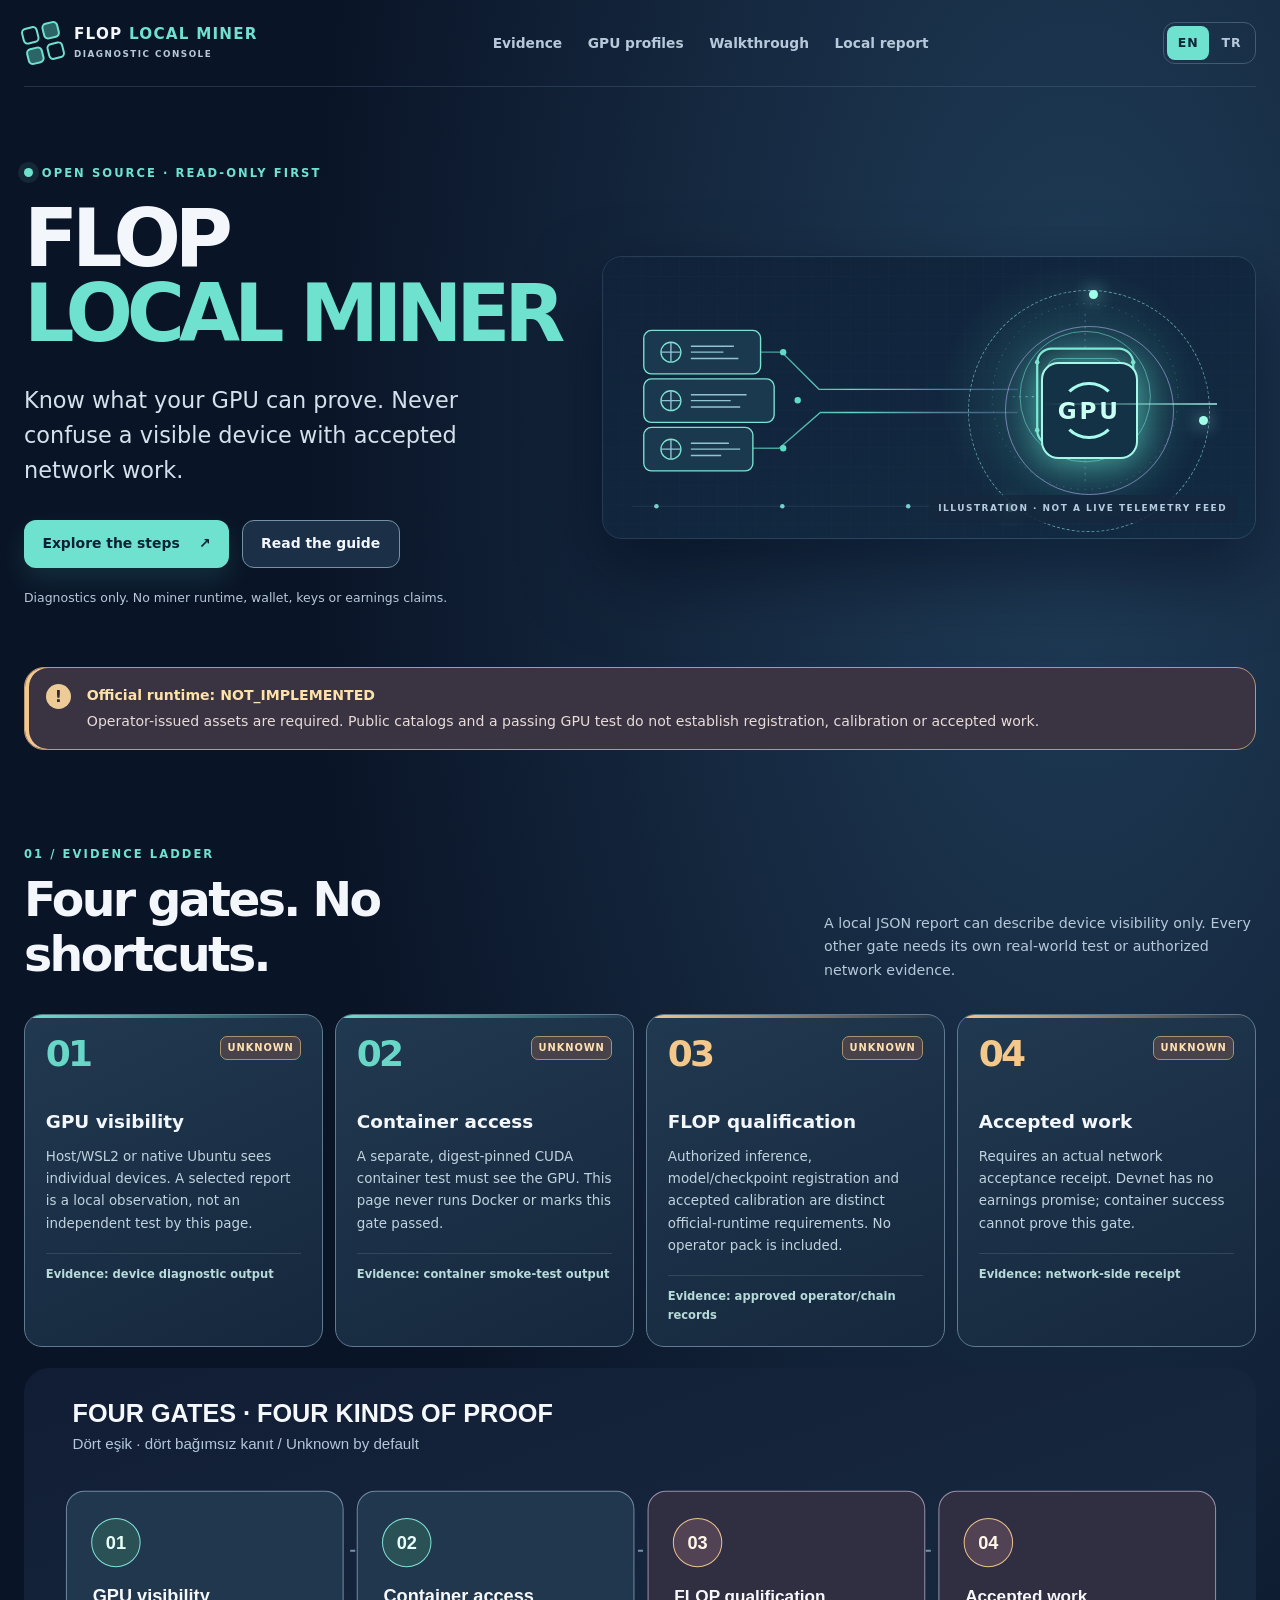
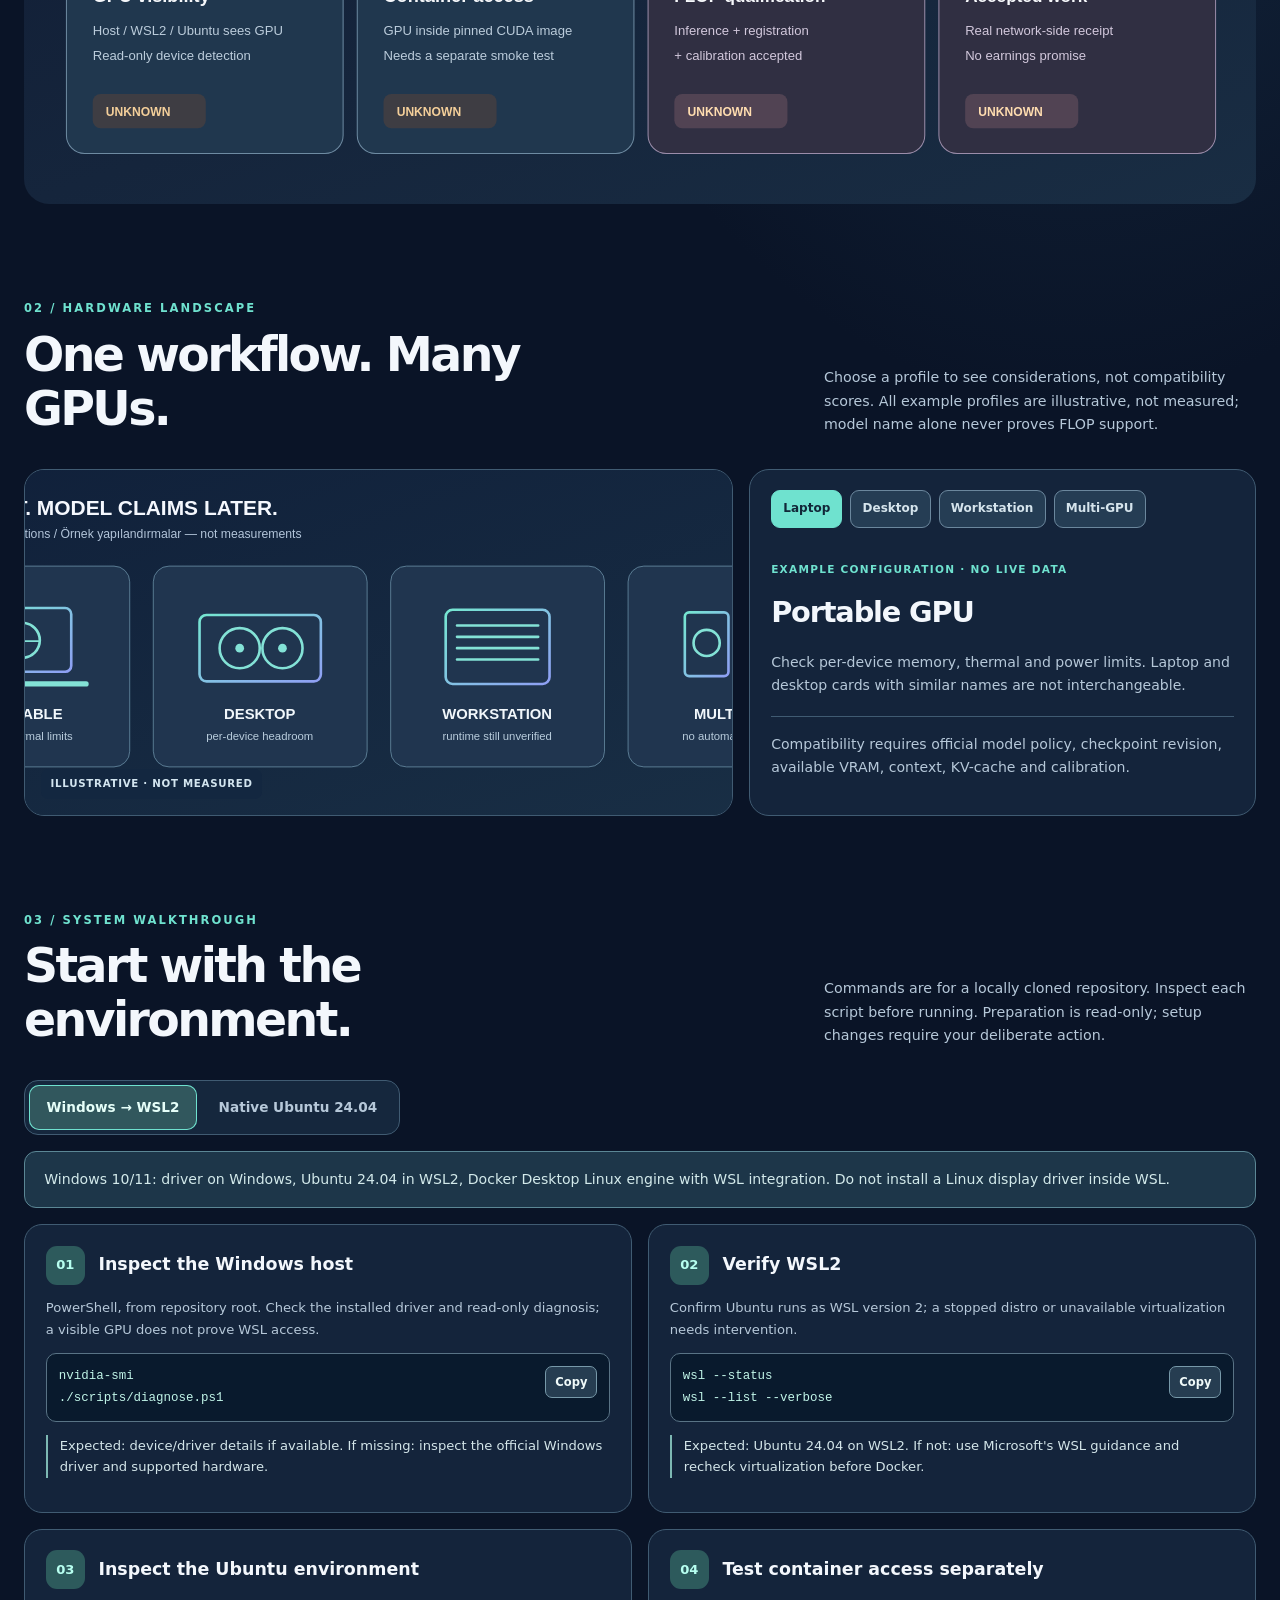
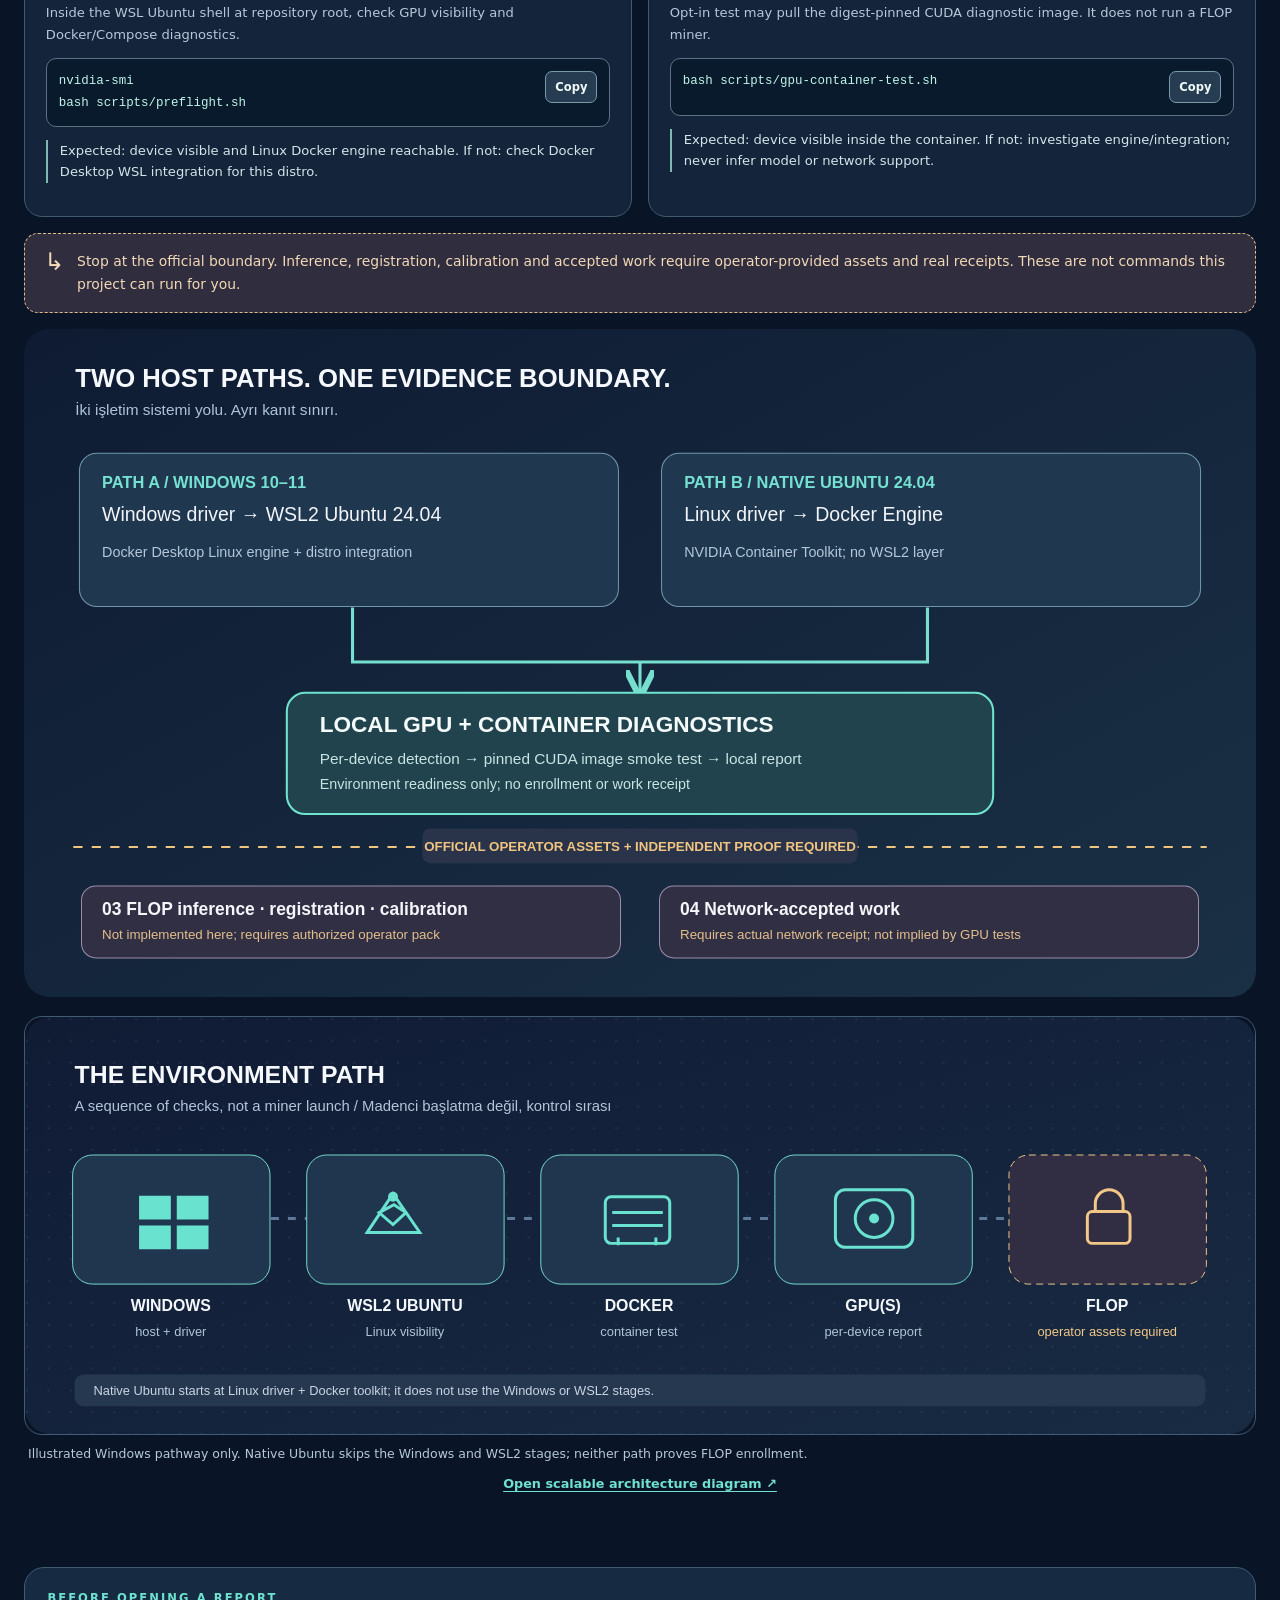
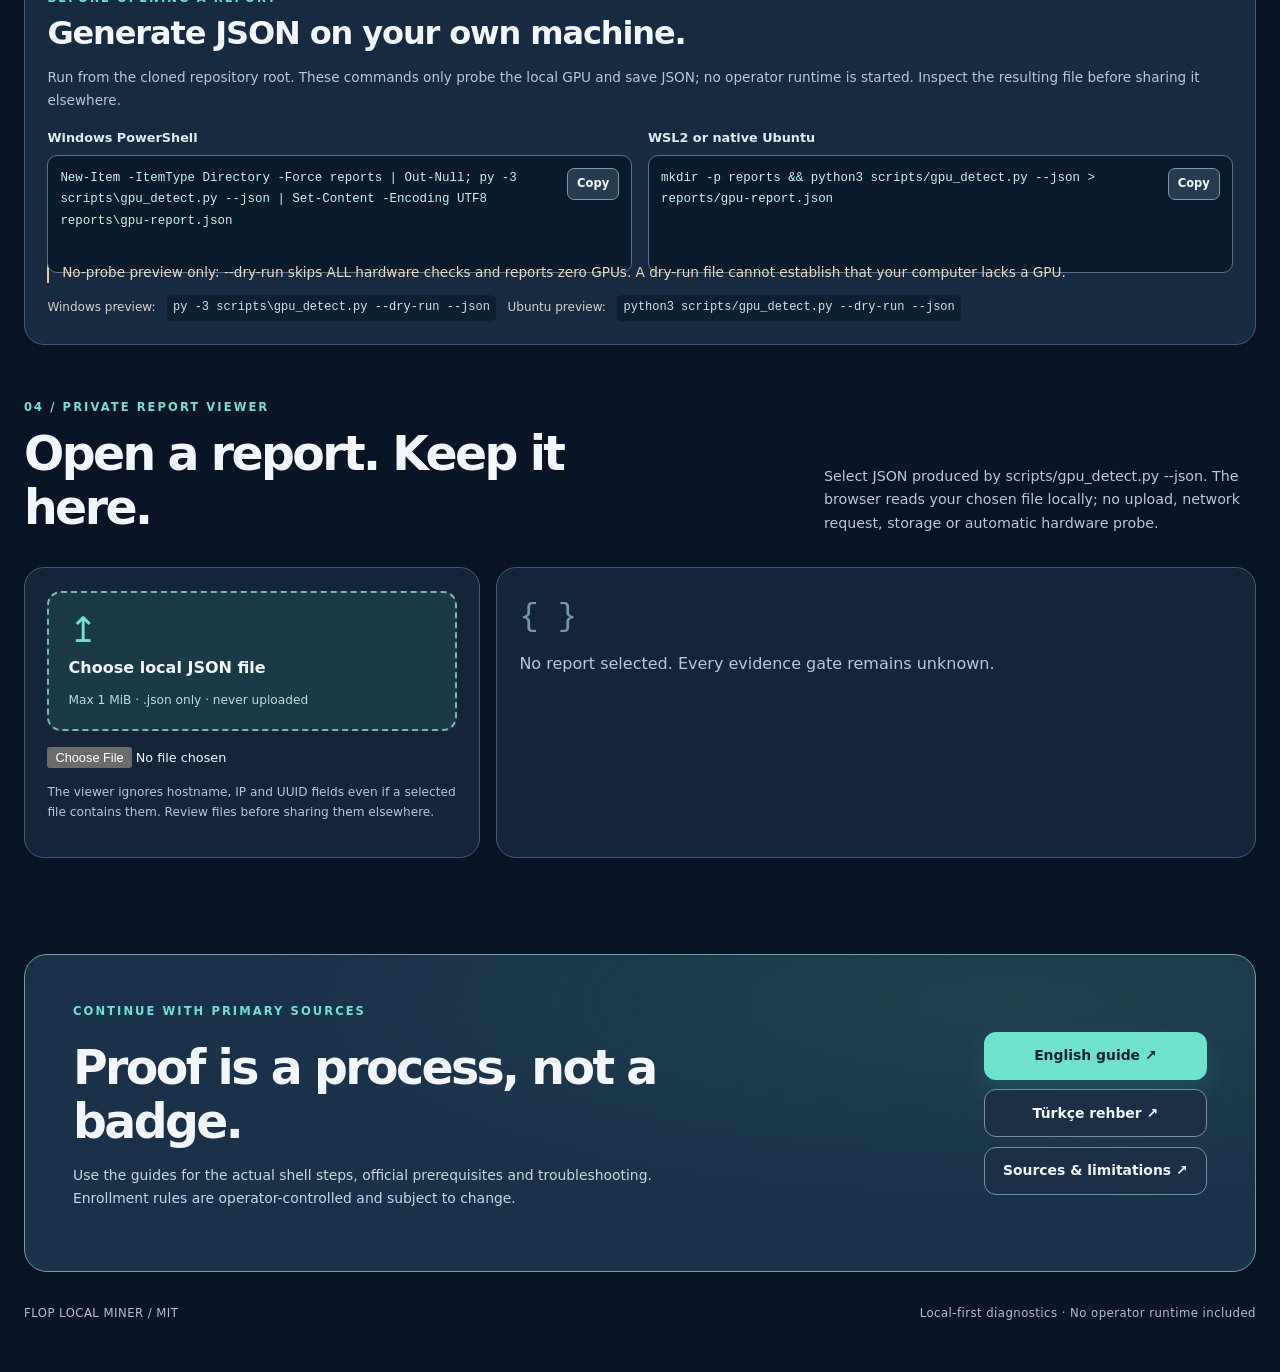
==== site/index.html @ 7c19f042 "Build bilingual GPU-first FLOP readiness toolkit" ====
<!doctype html>
<html lang="en">
<head>
  <meta charset="utf-8">
  <meta name="viewport" content="width=device-width, initial-scale=1">
  <meta name="color-scheme" content="dark">
  <meta name="description" content="A bilingual, local-first GPU readiness dashboard. Environment diagnostics are not FLOP miner verification.">
  <title>FLOP Local Miner · Diagnostic Mission Control</title>
  <link rel="stylesheet" href="styles.css">
  <script src="app.js" defer></script>
</head>
<body>
  <a class="skip-link" href="#main" data-en="Skip to content" data-tr="İçeriğe geç">Skip to content</a>
  <header class="topbar wrap">
    <a class="brand" href="#top" aria-label="FLOP Local Miner"><span class="brand-symbol" aria-hidden="true"><span></span><span></span><span></span><span></span></span><span>FLOP <strong>LOCAL MINER</strong><small data-en="DIAGNOSTIC CONSOLE" data-tr="TEŞHİS KONSOLU">DIAGNOSTIC CONSOLE</small></span></a>
    <nav aria-label="Primary" class="primary-nav"><a href="#evidence" data-en="Evidence" data-tr="Kanıt">Evidence</a><a href="#profiles" data-en="GPU profiles" data-tr="GPU profilleri">GPU profiles</a><a href="#setup" data-en="Walkthrough" data-tr="Adımlar">Walkthrough</a><a href="#local-report" data-en="Local report" data-tr="Yerel rapor">Local report</a></nav>
    <div class="lang-switch" role="group" aria-label="Language / Dil"><button type="button" id="lang-en" aria-pressed="true" lang="en">EN</button><button type="button" id="lang-tr" aria-pressed="false" lang="tr">TR</button></div>
  </header>
  <main id="main">
    <section class="hero wrap" id="top" aria-labelledby="hero-title">
      <div class="hero-copy"><p class="eyebrow"><span class="pulse-dot" aria-hidden="true"></span><span data-en="OPEN SOURCE · READ-ONLY FIRST" data-tr="AÇIK KAYNAK · ÖNCE SALT OKUNUR">OPEN SOURCE · READ-ONLY FIRST</span></p><h1 id="hero-title">FLOP<br><em>LOCAL MINER</em></h1><p class="hero-lede" data-en="Know what your GPU can prove. Never confuse a visible device with accepted network work." data-tr="GPU'nun neyi kanıtlayabildiğini bil. Görünen cihazı ağda kabul edilen işle karıştırma.">Know what your GPU can prove. Never confuse a visible device with accepted network work.</p><div class="hero-actions"><a class="button primary" href="#setup"><span data-en="Explore the steps" data-tr="Adımları incele">Explore the steps</span><span aria-hidden="true">↗</span></a><a class="button secondary" href="../docs/README.en.md" id="guide-link" data-en="Read the guide" data-tr="Rehberi oku">Read the guide</a></div><p class="hero-disclaimer" data-en="Diagnostics only. No miner runtime, wallet, keys or earnings claims." data-tr="Yalnızca teşhis. Madenci çalışma ortamı, cüzdan, anahtar veya gelir vaadi yok.">Diagnostics only. No miner runtime, wallet, keys or earnings claims.</p></div>
      <div class="hero-art"><img src="../assets/hero-circuit.svg" alt="" width="1440" height="620"><div class="orbital" aria-hidden="true"><div class="orbit orbit-one"></div><div class="orbit orbit-two"></div><div class="core"><span class="core-fan"></span><span class="core-label">GPU</span></div><span class="satellite satellite-one"></span><span class="satellite satellite-two"></span><span class="satellite satellite-three"></span></div><div class="hero-art-caption" data-en="ILLUSTRATION · NOT A LIVE TELEMETRY FEED" data-tr="GÖRSEL · CANLI TELEMETRİ DEĞİL">ILLUSTRATION · NOT A LIVE TELEMETRY FEED</div></div>
    </section>
    <section class="notice wrap" aria-label="Current project status"><span class="notice-icon" aria-hidden="true">!</span><p><strong data-en="Official runtime: NOT_IMPLEMENTED" data-tr="Resmî çalışma ortamı: NOT_IMPLEMENTED">Official runtime: NOT_IMPLEMENTED</strong><span data-en="Operator-issued assets are required. Public catalogs and a passing GPU test do not establish registration, calibration or accepted work." data-tr="Operatör tarafından sağlanan dosyalar gerekir. Herkese açık kataloglar veya başarılı GPU testi kayıt, kalibrasyon ya da kabul edilen işi kanıtlamaz.">Operator-issued assets are required. Public catalogs and a passing GPU test do not establish registration, calibration or accepted work.</span></p></section>
    <section class="section wrap" id="evidence" aria-labelledby="evidence-title"><div class="section-heading"><div><p class="eyebrow" data-en="01 / EVIDENCE LADDER" data-tr="01 / KANIT BASAMAKLARI">01 / EVIDENCE LADDER</p><h2 id="evidence-title" data-en="Four gates. No shortcuts." data-tr="Dört eşik. Kestirme yok.">Four gates. No shortcuts.</h2></div><p data-en="A local JSON report can describe device visibility only. Every other gate needs its own real-world test or authorized network evidence." data-tr="Yerel JSON raporu yalnızca cihaz görünürlüğünü tarif edebilir. Diğer her eşik kendi gerçek testini veya yetkili ağ kanıtını gerektirir.">A local JSON report can describe device visibility only. Every other gate needs its own real-world test or authorized network evidence.</p></div><div class="evidence-grid"><article class="evidence-card" id="gate-visibility"><span class="gate-number">01</span><span class="state-tag" id="visibility-state" data-en="UNKNOWN" data-tr="BİLİNMİYOR">UNKNOWN</span><h3 data-en="GPU visibility" data-tr="GPU görünürlüğü">GPU visibility</h3><p data-en="Host/WSL2 or native Ubuntu sees individual devices. A selected report is a local observation, not an independent test by this page." data-tr="Ana sistem/WSL2 veya yerel Ubuntu tekil cihazları görür. Seçilen rapor yerel bir gözlemdir; bu sayfanın bağımsız testi değildir.">Host/WSL2 or native Ubuntu sees individual devices. A selected report is a local observation, not an independent test by this page.</p><span class="gate-proof" data-en="Evidence: device diagnostic output" data-tr="Kanıt: cihaz teşhis çıktısı">Evidence: device diagnostic output</span></article><article class="evidence-card"><span class="gate-number">02</span><span class="state-tag" data-en="UNKNOWN" data-tr="BİLİNMİYOR">UNKNOWN</span><h3 data-en="Container access" data-tr="Konteyner erişimi">Container access</h3><p data-en="A separate, digest-pinned CUDA container test must see the GPU. This page never runs Docker or marks this gate passed." data-tr="Ayrı ve özete sabitlenmiş CUDA konteyner testi GPU'yu görmelidir. Bu sayfa Docker çalıştırmaz veya bu eşiği geçti saymaz.">A separate, digest-pinned CUDA container test must see the GPU. This page never runs Docker or marks this gate passed.</p><span class="gate-proof" data-en="Evidence: container smoke-test output" data-tr="Kanıt: konteyner deneme testi çıktısı">Evidence: container smoke-test output</span></article><article class="evidence-card restricted"><span class="gate-number">03</span><span class="state-tag" data-en="UNKNOWN" data-tr="BİLİNMİYOR">UNKNOWN</span><h3 data-en="FLOP qualification" data-tr="FLOP yeterliliği">FLOP qualification</h3><p data-en="Authorized inference, model/checkpoint registration and accepted calibration are distinct official-runtime requirements. No operator pack is included." data-tr="Yetkili çıkarım, model/checkpoint kaydı ve kabul edilmiş kalibrasyon resmî çalışma ortamının ayrı gereksinimleridir. Operatör paketi dahil değildir.">Authorized inference, model/checkpoint registration and accepted calibration are distinct official-runtime requirements. No operator pack is included.</p><span class="gate-proof" data-en="Evidence: approved operator/chain records" data-tr="Kanıt: onaylı operatör/zincir kayıtları">Evidence: approved operator/chain records</span></article><article class="evidence-card restricted"><span class="gate-number">04</span><span class="state-tag" data-en="UNKNOWN" data-tr="BİLİNMİYOR">UNKNOWN</span><h3 data-en="Accepted work" data-tr="Kabul edilen iş">Accepted work</h3><p data-en="Requires an actual network acceptance receipt. Devnet has no earnings promise; container success cannot prove this gate." data-tr="Gerçek bir ağ kabul makbuzu gerekir. Devnet gelir vaadi içermez; konteyner başarısı bu eşiği kanıtlamaz.">Requires an actual network acceptance receipt. Devnet has no earnings promise; container success cannot prove this gate.</p><span class="gate-proof" data-en="Evidence: network-side receipt" data-tr="Kanıt: ağ tarafı makbuz">Evidence: network-side receipt</span></article></div><div class="art-strip"><img loading="lazy" src="../assets/status-stages.svg" width="1220" height="432" alt="Four independent stages, all initially unknown"></div></section>
    <section class="section wrap" id="profiles" aria-labelledby="profile-title"><div class="section-heading"><div><p class="eyebrow" data-en="02 / HARDWARE LANDSCAPE" data-tr="02 / DONANIM GÖRÜNÜMÜ">02 / HARDWARE LANDSCAPE</p><h2 id="profile-title" data-en="One workflow. Many GPUs." data-tr="Tek akış. Çok GPU.">One workflow. Many GPUs.</h2></div><p data-en="Choose a profile to see considerations, not compatibility scores. All example profiles are illustrative, not measured; model name alone never proves FLOP support." data-tr="Uyumluluk puanı değil, dikkat edilmesi gerekenleri görmek için profil seç. Tüm örnek profiller temsili, ölçülmüş değil; model adı tek başına FLOP desteğini kanıtlamaz.">Choose a profile to see considerations, not compatibility scores. All example profiles are illustrative, not measured; model name alone never proves FLOP support.</p></div><div class="profile-layout"><div class="profile-visual"><img src="../assets/gpu-family.svg" width="1140" height="395" alt="" loading="lazy"><span class="illustrative-tag" data-en="ILLUSTRATIVE · NOT MEASURED" data-tr="TEMSİLİ · ÖLÇÜLMEDİ">ILLUSTRATIVE · NOT MEASURED</span></div><div class="profile-console"><div class="profile-tabs" role="group" aria-label="Illustrative GPU profiles"><button type="button" class="profile-choice is-selected" data-profile="portable" aria-pressed="true" data-en="Laptop" data-tr="Dizüstü">Laptop</button><button type="button" class="profile-choice" data-profile="desktop" aria-pressed="false" data-en="Desktop" data-tr="Masaüstü">Desktop</button><button type="button" class="profile-choice" data-profile="workstation" aria-pressed="false" data-en="Workstation" data-tr="İş istasyonu">Workstation</button><button type="button" class="profile-choice" data-profile="multi" aria-pressed="false" data-en="Multi-GPU" data-tr="Çoklu GPU">Multi-GPU</button></div><div class="profile-details" aria-live="polite" aria-atomic="true"><p class="detail-kicker" data-en="EXAMPLE CONFIGURATION · NO LIVE DATA" data-tr="ÖRNEK YAPILANDIRMA · CANLI VERİ YOK">EXAMPLE CONFIGURATION · NO LIVE DATA</p><h3 id="profile-heading">Portable GPU</h3><p id="profile-description">Check per-device memory, thermal and power limits. Laptop and desktop cards with similar names are not interchangeable.</p><p class="detail-reminder" data-en="Compatibility requires official model policy, checkpoint revision, available VRAM, context, KV-cache and calibration." data-tr="Uyumluluk için resmî model politikası, checkpoint sürümü, kullanılabilir VRAM, bağlam, KV-cache ve kalibrasyon gerekir.">Compatibility requires official model policy, checkpoint revision, available VRAM, context, KV-cache and calibration.</p></div></div></div></section>
    <section class="section wrap" id="setup" aria-labelledby="setup-title"><div class="section-heading"><div><p class="eyebrow" data-en="03 / SYSTEM WALKTHROUGH" data-tr="03 / SİSTEM ADIMLARI">03 / SYSTEM WALKTHROUGH</p><h2 id="setup-title" data-en="Start with the environment." data-tr="Önce ortamı hazırla.">Start with the environment.</h2></div><p data-en="Commands are for a locally cloned repository. Inspect each script before running. Preparation is read-only; setup changes require your deliberate action." data-tr="Komutlar yerelde klonlanmış depo içindir. Çalıştırmadan önce her betiği incele. Hazırlık salt okunurdur; kurulum değişiklikleri bilinçli onayını gerektirir.">Commands are for a locally cloned repository. Inspect each script before running. Preparation is read-only; setup changes require your deliberate action.</p></div><div class="path-switch" role="tablist" aria-label="Operating system path"><button type="button" id="tab-windows" role="tab" aria-selected="true" aria-controls="path-windows" tabindex="0" data-en="Windows → WSL2" data-tr="Windows → WSL2">Windows → WSL2</button><button type="button" id="tab-ubuntu" role="tab" aria-selected="false" aria-controls="path-ubuntu" tabindex="-1" data-en="Native Ubuntu 24.04" data-tr="Yerel Ubuntu 24.04">Native Ubuntu 24.04</button></div><div class="path-panel" id="path-windows" role="tabpanel" aria-labelledby="tab-windows" tabindex="0"><div class="path-note" data-en="Windows 10/11: driver on Windows, Ubuntu 24.04 in WSL2, Docker Desktop Linux engine with WSL integration. Do not install a Linux display driver inside WSL." data-tr="Windows 10/11: sürücü Windows'ta, Ubuntu 24.04 WSL2 içinde, Docker Desktop Linux engine ve WSL entegrasyonu. WSL içine Linux ekran sürücüsü kurma.">Windows 10/11: driver on Windows, Ubuntu 24.04 in WSL2, Docker Desktop Linux engine with WSL integration. Do not install a Linux display driver inside WSL.</div><ol class="steps"><li><div class="step-top"><span class="step-index">01</span><h3 data-en="Inspect the Windows host" data-tr="Windows ana sistemini incele">Inspect the Windows host</h3></div><p data-en="PowerShell, from repository root. Check the installed driver and read-only diagnosis; a visible GPU does not prove WSL access." data-tr="Depo kökünden PowerShell. Kurulu sürücüyü ve salt okunur teşhisi kontrol et; görünen GPU WSL erişimini kanıtlamaz.">PowerShell, from repository root. Check the installed driver and read-only diagnosis; a visible GPU does not prove WSL access.</p><div class="command"><code>nvidia-smi<br>./scripts/diagnose.ps1</code><button type="button" class="copy" aria-label="Copy Windows host commands" data-en="Copy" data-tr="Kopyala">Copy</button></div><p class="step-hint" data-en="Expected: device/driver details if available. If missing: inspect the official Windows driver and supported hardware." data-tr="Beklenen: varsa cihaz/sürücü ayrıntıları. Eksikse: resmî Windows sürücüsünü ve desteklenen donanımı incele.">Expected: device/driver details if available. If missing: inspect the official Windows driver and supported hardware.</p></li><li><div class="step-top"><span class="step-index">02</span><h3 data-en="Verify WSL2" data-tr="WSL2'yi doğrula">Verify WSL2</h3></div><p data-en="Confirm Ubuntu runs as WSL version 2; a stopped distro or unavailable virtualization needs intervention." data-tr="Ubuntu'nun WSL sürüm 2 ile çalıştığını doğrula; durmuş dağıtım veya kullanılamayan sanallaştırma müdahale gerektirir.">Confirm Ubuntu runs as WSL version 2; a stopped distro or unavailable virtualization needs intervention.</p><div class="command"><code>wsl --status<br>wsl --list --verbose</code><button type="button" class="copy" aria-label="Copy WSL commands" data-en="Copy" data-tr="Kopyala">Copy</button></div><p class="step-hint" data-en="Expected: Ubuntu 24.04 on WSL2. If not: use Microsoft's WSL guidance and recheck virtualization before Docker." data-tr="Beklenen: WSL2 üzerinde Ubuntu 24.04. Değilse: Docker'dan önce Microsoft WSL rehberini izle ve sanallaştırmayı yeniden kontrol et.">Expected: Ubuntu 24.04 on WSL2. If not: use Microsoft's WSL guidance and recheck virtualization before Docker.</p></li><li><div class="step-top"><span class="step-index">03</span><h3 data-en="Inspect the Ubuntu environment" data-tr="Ubuntu ortamını incele">Inspect the Ubuntu environment</h3></div><p data-en="Inside the WSL Ubuntu shell at repository root, check GPU visibility and Docker/Compose diagnostics." data-tr="Depo kökünde WSL Ubuntu kabuğunda GPU görünürlüğünü ve Docker/Compose teşhisini kontrol et.">Inside the WSL Ubuntu shell at repository root, check GPU visibility and Docker/Compose diagnostics.</p><div class="command"><code>nvidia-smi<br>bash scripts/preflight.sh</code><button type="button" class="copy" aria-label="Copy WSL preflight commands" data-en="Copy" data-tr="Kopyala">Copy</button></div><p class="step-hint" data-en="Expected: device visible and Linux Docker engine reachable. If not: check Docker Desktop WSL integration for this distro." data-tr="Beklenen: cihaz görünür ve Linux Docker engine erişilebilir. Değilse: bu dağıtım için Docker Desktop WSL entegrasyonunu kontrol et.">Expected: device visible and Linux Docker engine reachable. If not: check Docker Desktop WSL integration for this distro.</p></li><li><div class="step-top"><span class="step-index">04</span><h3 data-en="Test container access separately" data-tr="Konteyner erişimini ayrıca test et">Test container access separately</h3></div><p data-en="Opt-in test may pull the digest-pinned CUDA diagnostic image. It does not run a FLOP miner." data-tr="İsteğe bağlı test özete sabitlenmiş CUDA teşhis imajını indirebilir. FLOP madencisini çalıştırmaz.">Opt-in test may pull the digest-pinned CUDA diagnostic image. It does not run a FLOP miner.</p><div class="command"><code>bash scripts/gpu-container-test.sh</code><button type="button" class="copy" aria-label="Copy GPU container test command" data-en="Copy" data-tr="Kopyala">Copy</button></div><p class="step-hint" data-en="Expected: device visible inside the container. If not: investigate engine/integration; never infer model or network support." data-tr="Beklenen: cihaz konteyner içinde görünür. Değilse: engine/entegrasyonu araştır; model veya ağ desteği çıkarımı yapma.">Expected: device visible inside the container. If not: investigate engine/integration; never infer model or network support.</p></li></ol></div><div class="path-panel" id="path-ubuntu" role="tabpanel" aria-labelledby="tab-ubuntu" tabindex="0" hidden><div class="path-note" data-en="Native Ubuntu 24.04 uses a Linux driver, Docker Engine and NVIDIA Container Toolkit. It does not require Windows, WSL2 or Docker Desktop." data-tr="Yerel Ubuntu 24.04 Linux sürücüsü, Docker Engine ve NVIDIA Container Toolkit kullanır. Windows, WSL2 veya Docker Desktop gerektirmez.">Native Ubuntu 24.04 uses a Linux driver, Docker Engine and NVIDIA Container Toolkit. It does not require Windows, WSL2 or Docker Desktop.</div><ol class="steps"><li><div class="step-top"><span class="step-index">01</span><h3 data-en="Inspect the native GPU" data-tr="Yerel GPU'yu incele">Inspect the native GPU</h3></div><p data-en="At repository root, see whether the host has a working Linux GPU driver." data-tr="Depo kökünde ana sistemin çalışan Linux GPU sürücüsü olup olmadığını kontrol et.">At repository root, see whether the host has a working Linux GPU driver.</p><div class="command"><code>nvidia-smi<br>bash scripts/preflight.sh</code><button type="button" class="copy" aria-label="Copy Ubuntu preflight commands" data-en="Copy" data-tr="Kopyala">Copy</button></div><p class="step-hint" data-en="Expected: device and driver details. If not: consult Ubuntu and vendor installation instructions before container checks." data-tr="Beklenen: cihaz ve sürücü ayrıntıları. Yoksa: konteyner kontrolünden önce Ubuntu ve üretici kurulum yönergelerini incele.">Expected: device and driver details. If not: consult Ubuntu and vendor installation instructions before container checks.</p></li><li><div class="step-top"><span class="step-index">02</span><h3 data-en="Check Docker Engine" data-tr="Docker Engine'i kontrol et">Check Docker Engine</h3></div><p data-en="Native Ubuntu needs a running Linux Docker daemon, Compose and the NVIDIA Container Toolkit." data-tr="Yerel Ubuntu çalışan Linux Docker daemon'u, Compose ve NVIDIA Container Toolkit gerektirir.">Native Ubuntu needs a running Linux Docker daemon, Compose and the NVIDIA Container Toolkit.</p><div class="command"><code>docker info<br>docker compose version</code><button type="button" class="copy" aria-label="Copy Docker diagnostic commands" data-en="Copy" data-tr="Kopyala">Copy</button></div><p class="step-hint" data-en="Expected: engine reachable. If not: use official Docker and NVIDIA Container Toolkit setup guides; do not paste unaudited installers." data-tr="Beklenen: engine erişilebilir. Değilse: resmî Docker ve NVIDIA Container Toolkit kurulum rehberlerini kullan; incelenmemiş kurulum betiklerini yapıştırma.">Expected: engine reachable. If not: use official Docker and NVIDIA Container Toolkit setup guides; do not paste unaudited installers.</p></li><li><div class="step-top"><span class="step-index">03</span><h3 data-en="Check the container boundary" data-tr="Konteyner sınırını kontrol et">Check the container boundary</h3></div><p data-en="Opt-in digest-pinned image test may download an image; a success applies to this container check only." data-tr="İsteğe bağlı özete sabitlenmiş imaj testi bir imaj indirebilir; başarı yalnızca bu konteyner kontrolü içindir.">Opt-in digest-pinned image test may download an image; a success applies to this container check only.</p><div class="command"><code>bash scripts/gpu-container-test.sh</code><button type="button" class="copy" aria-label="Copy Ubuntu container test command" data-en="Copy" data-tr="Kopyala">Copy</button></div><p class="step-hint" data-en="Expected: GPU visible in the diagnostic container. If not: check the container toolkit configuration." data-tr="Beklenen: teşhis konteynerinde GPU görünür. Değilse: container toolkit yapılandırmasını kontrol et.">Expected: GPU visible in the diagnostic container. If not: check the container toolkit configuration.</p></li></ol></div><div class="boundary-note"><span aria-hidden="true">↳</span><p data-en="Stop at the official boundary. Inference, registration, calibration and accepted work require operator-provided assets and real receipts. These are not commands this project can run for you." data-tr="Resmî sınırda dur. Çıkarım, kayıt, kalibrasyon ve kabul edilen iş, operatör dosyaları ve gerçek makbuzlar gerektirir. Bu proje bu işlemleri sizin adınıza çalıştıramaz.">Stop at the official boundary. Inference, registration, calibration and accepted work require operator-provided assets and real receipts. These are not commands this project can run for you.</p></div><img class="wide-art" loading="lazy" src="../assets/architecture.svg" width="1200" height="650" alt="Two host paths converge on local diagnostics; an official operator boundary separates them from FLOP and accepted work"></section>
    <figure class="wrap flow-figure"><img src="../assets/setup-flow.svg" width="1240" height="420" loading="lazy" alt="Illustrative path: Windows host, WSL2 Ubuntu, Docker, detected GPUs, then a locked FLOP operator boundary"><figcaption data-en="Illustrated Windows pathway only. Native Ubuntu skips the Windows and WSL2 stages; neither path proves FLOP enrollment." data-tr="Yalnızca Windows yolunun görseli. Yerel Ubuntu Windows ve WSL2 aşamalarını atlar; hiçbir yol FLOP kaydını kanıtlamaz.">Illustrated Windows pathway only. Native Ubuntu skips the Windows and WSL2 stages; neither path proves FLOP enrollment.</figcaption></figure>
    <a class="diagram-link wrap" href="../assets/architecture.svg" data-en="Open scalable architecture diagram ↗" data-tr="Ölçeklenebilir mimari diyagramını aç ↗">Open scalable architecture diagram ↗</a>
    <section class="generate-report wrap" aria-labelledby="generate-title">
      <p class="eyebrow" data-en="BEFORE OPENING A REPORT" data-tr="RAPOR AÇMADAN ÖNCE">BEFORE OPENING A REPORT</p>
      <h2 id="generate-title" data-en="Generate JSON on your own machine." data-tr="JSON'u kendi bilgisayarında üret.">Generate JSON on your own machine.</h2>
      <p data-en="Run from the cloned repository root. These commands only probe the local GPU and save JSON; no operator runtime is started. Inspect the resulting file before sharing it elsewhere." data-tr="Klonlanan deponun kökünde çalıştır. Bu komutlar yalnızca yerel GPU'yu sorgulayıp JSON kaydeder; operatör çalışma ortamı başlatılmaz. Dosyayı başka yerde paylaşmadan önce incele.">Run from the cloned repository root. These commands only probe the local GPU and save JSON; no operator runtime is started. Inspect the resulting file before sharing it elsewhere.</p>
      <div class="generate-grid">
        <div><strong data-en="Windows PowerShell" data-tr="Windows PowerShell">Windows PowerShell</strong><div class="command"><code>New-Item -ItemType Directory -Force reports | Out-Null; py -3 scripts\gpu_detect.py --json | Set-Content -Encoding UTF8 reports\gpu-report.json</code><button type="button" class="copy" aria-label="Copy Windows JSON report command" data-en="Copy" data-tr="Kopyala">Copy</button></div></div>
        <div><strong data-en="WSL2 or native Ubuntu" data-tr="WSL2 veya yerel Ubuntu">WSL2 or native Ubuntu</strong><div class="command"><code>mkdir -p reports &amp;&amp; python3 scripts/gpu_detect.py --json &gt; reports/gpu-report.json</code><button type="button" class="copy" aria-label="Copy Ubuntu JSON report command" data-en="Copy" data-tr="Kopyala">Copy</button></div></div>
      </div>
      <p class="dry-run-note" data-en="No-probe preview only: --dry-run skips ALL hardware checks and reports zero GPUs. A dry-run file cannot establish that your computer lacks a GPU." data-tr="Yalnızca sorgusuz önizleme: --dry-run TÜM donanım kontrollerini atlar ve sıfır GPU bildirir. Deneme modu dosyası bilgisayarında GPU olmadığını kanıtlamaz.">No-probe preview only: --dry-run skips ALL hardware checks and reports zero GPUs. A dry-run file cannot establish that your computer lacks a GPU.</p>
      <div class="dry-preview"><span data-en="Windows preview:" data-tr="Windows önizlemesi:">Windows preview:</span> <code>py -3 scripts\gpu_detect.py --dry-run --json</code><span data-en="Ubuntu preview:" data-tr="Ubuntu önizlemesi:">Ubuntu preview:</span> <code>python3 scripts/gpu_detect.py --dry-run --json</code></div>
    </section>
    <section class="section wrap" id="local-report" aria-labelledby="report-title"><div class="section-heading"><div><p class="eyebrow" data-en="04 / PRIVATE REPORT VIEWER" data-tr="04 / GİZLİ RAPOR GÖRÜNTÜLEYİCİ">04 / PRIVATE REPORT VIEWER</p><h2 id="report-title" data-en="Open a report. Keep it here." data-tr="Raporu aç. Burada kalsın.">Open a report. Keep it here.</h2></div><p data-en="Select JSON produced by scripts/gpu_detect.py --json. The browser reads your chosen file locally; no upload, network request, storage or automatic hardware probe." data-tr="scripts/gpu_detect.py --json ile üretilen JSON'u seç. Tarayıcı seçtiğin dosyayı yerelde okur; yükleme, ağ isteği, depolama veya otomatik donanım taraması yapmaz.">Select JSON produced by scripts/gpu_detect.py --json. The browser reads your chosen file locally; no upload, network request, storage or automatic hardware probe.</p></div><div class="report-layout"><div class="report-input"><label for="report-file" class="file-label"><span aria-hidden="true">↥</span><strong data-en="Choose local JSON file" data-tr="Yerel JSON dosyası seç">Choose local JSON file</strong><small data-en="Max 1 MiB · .json only · never uploaded" data-tr="En çok 1 MiB · yalnızca .json · asla yüklenmez">Max 1 MiB · .json only · never uploaded</small></label><input id="report-file" type="file" accept=".json,application/json" aria-describedby="report-safety"><p id="report-safety" data-en="The viewer ignores hostname, IP and UUID fields even if a selected file contains them. Review files before sharing them elsewhere." data-tr="Görüntüleyici, seçilen dosyada bulunsalar bile ana makine adı, IP ve UUID alanlarını yok sayar. Dosyaları başka yerde paylaşmadan önce incele.">The viewer ignores hostname, IP and UUID fields even if a selected file contains them. Review files before sharing them elsewhere.</p><button type="button" class="text-button" id="clear-report" hidden data-en="Clear displayed report" data-tr="Görüntülenen raporu temizle">Clear displayed report</button></div><div class="report-output" id="report-output" aria-live="polite" aria-atomic="false"><span class="report-placeholder" aria-hidden="true">{ }</span><p id="report-message" role="status" data-en="No report selected. Every evidence gate remains unknown." data-tr="Rapor seçilmedi. Tüm kanıt eşikleri bilinmiyor.">No report selected. Every evidence gate remains unknown.</p><div id="report-details" hidden><div class="report-summary"><span id="report-gpu-count"></span><span id="report-status"></span></div><div id="report-gpus" class="report-gpus"></div><div id="report-models" class="report-models"></div></div></div></div></section>
    <section class="closing wrap"><div><p class="eyebrow" data-en="CONTINUE WITH PRIMARY SOURCES" data-tr="BİRİNCİL KAYNAKLARLA DEVAM ET">CONTINUE WITH PRIMARY SOURCES</p><h2 data-en="Proof is a process, not a badge." data-tr="Kanıt rozet değil, süreçtir.">Proof is a process, not a badge.</h2><p data-en="Use the guides for the actual shell steps, official prerequisites and troubleshooting. Enrollment rules are operator-controlled and subject to change." data-tr="Gerçek terminal adımları, resmî önkoşullar ve sorun giderme için rehberleri kullan. Kayıt kuralları operatör kontrolündedir ve değişebilir.">Use the guides for the actual shell steps, official prerequisites and troubleshooting. Enrollment rules are operator-controlled and subject to change.</p></div><div class="closing-links"><a class="button primary" href="../docs/README.en.md" data-en="English guide ↗" data-tr="English guide ↗">English guide ↗</a><a class="button secondary" href="../docs/README.tr.md" data-en="Türkçe rehber ↗" data-tr="Türkçe rehber ↗">Türkçe rehber ↗</a><a class="button secondary" href="../docs/RESEARCH.md" data-en="Sources &amp; limitations ↗" data-tr="Kaynaklar ve sınırlar ↗">Sources &amp; limitations ↗</a></div></section>
  </main>
  <footer class="wrap footer"><span>FLOP LOCAL MINER / MIT</span><span data-en="Local-first diagnostics · No operator runtime included" data-tr="Yerel öncelikli teşhis · Operatör çalışma ortamı dahil değil">Local-first diagnostics · No operator runtime included</span></footer>
</body>
</html>
---- site/styles.css ----
:root{color-scheme:dark;--bg:#0a1427;--surface:#14243b;--surface2:#1b3048;--ink:#f3f7fc;--muted:#b6c8d9;--accent:#6fe2cf;--amber:#f4c88b;--border:#405b72;--radius:20px;font-family:Inter,"Segoe UI",system-ui,-apple-system,sans-serif;font-synthesis:none}*{box-sizing:border-box}html{scroll-behavior:smooth;scroll-padding-top:1.5rem}body{margin:0;background:radial-gradient(ellipse 68% 29% at 84% 7%,#203d58 0,transparent 88%),var(--bg);color:var(--ink);line-height:1.65}button,input{font:inherit}button{cursor:pointer}a{color:inherit}img{max-width:100%;height:auto;display:block}button:focus-visible,a:focus-visible,input:focus-visible,[tabindex="0"]:focus-visible{outline:3px solid #ffe3ac;outline-offset:4px}.wrap{width:min(1240px,calc(100% - 3rem));margin-inline:auto}.skip-link{position:absolute;top:-10rem;left:1rem;padding:.7rem 1rem;background:var(--accent);color:#0b2236;z-index:30}.skip-link:focus{top:1rem}.topbar{display:flex;align-items:center;justify-content:space-between;gap:1.3rem;padding-block:1.4rem;border-bottom:1px solid #57708955}.brand{display:flex;gap:.75rem;align-items:center;text-decoration:none;font-size:.95rem;font-weight:550;letter-spacing:.08em;line-height:1.05;white-space:nowrap}.brand strong{color:var(--accent)}.brand small{display:block;color:var(--muted);letter-spacing:.17em;font-size:.55rem;margin-top:.45rem}.brand-symbol{width:38px;height:38px;display:grid;grid-template-columns:repeat(2,1fr);gap:4px;transform:rotate(-14deg)}.brand-symbol span{display:block;border:2px solid var(--accent);border-radius:5px}.brand-symbol span:nth-child(2),.brand-symbol span:nth-child(3){background:#60dfc866}.primary-nav{display:flex;gap:clamp(.75rem,2vw,2rem);align-items:center;flex-wrap:wrap}.primary-nav a{text-decoration:none;font-size:.86rem;font-weight:600;color:var(--muted);transition:color .2s,transform .2s}.primary-nav a:hover{color:var(--accent);transform:translateY(-2px)}.lang-switch{display:flex;align-items:center;gap:2px;border:1px solid var(--border);padding:3px;border-radius:12px;flex-shrink:0}.lang-switch button{border:0;background:transparent;color:var(--muted);font-size:.78rem;font-weight:800;letter-spacing:.08em;padding:.4rem .65rem;border-radius:8px;transition:background .2s,color .2s,transform .2s}.lang-switch button:hover{transform:translateY(-2px)}.lang-switch button[aria-pressed="true"]{background:var(--accent);color:#082435}.hero{min-height:580px;display:grid;grid-template-columns:minmax(0,.92fr) minmax(0,1.08fr);align-items:center;gap:1.3rem;padding-block:4.5rem 2rem}.hero-copy{position:relative;z-index:2}.eyebrow{margin:0 0 1.35rem;color:var(--accent);letter-spacing:.18em;font-size:.72rem;font-weight:800;line-height:1.4}.pulse-dot{display:inline-block;width:9px;height:9px;margin-right:.55rem;border-radius:50%;background:var(--accent);box-shadow:0 0 0 6px #6fe2cf19;animation:beacon 3s ease-out infinite}.hero h1{margin:0;font-size:clamp(3.8rem,7vw,6.9rem);line-height:.94;letter-spacing:-.078em;font-weight:850}.hero h1 em{font-style:normal;color:var(--accent);white-space:nowrap}.hero-lede{color:#d4e0eb;font-size:clamp(1.12rem,1.75vw,1.4rem);max-width:33rem;line-height:1.55;margin:2rem 0}.hero-actions{display:flex;flex-wrap:wrap;gap:.8rem}.button{min-height:48px;display:inline-flex;gap:1.2rem;align-items:center;justify-content:center;padding:.68rem 1.15rem;text-decoration:none;border-radius:12px;font-size:.87rem;font-weight:800;transition:transform .2s,box-shadow .2s,background .2s,border-color .2s}.button:hover{transform:translateY(-3px)}.button:active{transform:translateY(1px) scale(.98)}.button.primary{background:var(--accent);color:#0a2235;box-shadow:0 12px 27px #48d8c524}.button.primary:hover{box-shadow:0 16px 32px #48d8c54d;background:#94f7e5}.button.secondary{border:1px solid #7492a5;background:#1b2f47;color:var(--ink)}.button.secondary:hover{border-color:var(--accent);background:#294c5a}.hero-disclaimer{font-size:.78rem;color:var(--muted);max-width:34rem;margin:1.3rem 0}.hero-art{position:relative;min-width:0;isolation:isolate}.hero-art img{border-radius:20px;box-shadow:0 34px 74px #02081988;border:1px solid #56758b52;opacity:.95}.hero-art-caption{position:absolute;bottom:1rem;right:1.2rem;font-size:.56rem;letter-spacing:.17em;font-weight:800;color:#b7cce0;background:#15273ed9;padding:.4rem .6rem;border-radius:6px}.orbital{position:absolute;width:37%;aspect-ratio:1;top:12%;right:7%;pointer-events:none}.orbit{position:absolute;border:1px solid #93f5e5;border-radius:50%;inset:0;opacity:.55}.orbit-one{border-style:dashed;animation:spin 22s linear infinite}.orbit-two{inset:15%;border-color:#c4bbff;animation:spin 17s linear infinite reverse}.core{position:absolute;inset:30%;border-radius:18%;background:#143245;border:2px solid #a7f7e9;display:grid;place-items:center;box-shadow:0 0 35px #63e8ce99,0 0 60px #63e8ce44;animation:core-breathe 4s ease-in-out infinite}.core-fan{position:absolute;width:62%;aspect-ratio:1;border:3px solid #a6fbec;border-radius:50%;border-left-color:transparent;border-right-color:transparent;animation:spin 9s linear infinite}.core-label{font-size:clamp(.7rem,1.8vw,1.5rem);letter-spacing:.12em;font-weight:850;color:#cafff3}.satellite{position:absolute;width:9px;height:9px;background:#a0ffe9;border-radius:50%;box-shadow:0 0 17px #9bffeb}.satellite-one{top:0;left:50%;animation:beacon 3s ease-out infinite}.satellite-two{right:1%;top:52%;animation:beacon 3s ease-out infinite .8s}.satellite-three{bottom:8%;left:15%;animation:beacon 3s ease-out infinite 1.6s}.notice{display:flex;gap:1rem;align-items:flex-start;background:#3a3442;border:1px solid #b99777;border-radius:var(--radius);padding:1rem 1.3rem;box-shadow:inset 4px 0 0 var(--amber)}.notice-icon{display:grid;place-items:center;width:25px;height:25px;flex:none;border-radius:50%;background:#eccb97;color:#332739;font-weight:900}.notice p{display:grid;gap:.15rem;margin:0;color:#e8dcd8;font-size:.88rem}.notice strong{color:#ffe2a7}.section{padding-block:6rem 0}.section-heading{display:flex;justify-content:space-between;align-items:end;gap:2rem;margin-bottom:2rem}.section-heading>div{max-width:38rem}.section-heading .eyebrow{margin-bottom:.7rem}.section h2,.closing h2{font-size:clamp(2rem,3.7vw,3.5rem);line-height:1.15;letter-spacing:-.055em;margin:0}.section-heading>p{color:var(--muted);font-size:.89rem;max-width:27rem;margin:0}.evidence-grid{display:grid;grid-template-columns:repeat(4,minmax(0,1fr));gap:.75rem}.evidence-card{min-height:329px;position:relative;overflow:hidden;background:linear-gradient(155deg,#213950,#15273d);border:1px solid #607b8f;border-radius:18px;padding:1.3rem;transition:transform .25s,border-color .25s,box-shadow .25s}.evidence-card:before{content:"";position:absolute;inset:0 auto auto 0;width:100%;height:3px;background:linear-gradient(90deg,var(--accent),transparent)}.evidence-card.restricted:before{background:linear-gradient(90deg,var(--amber),transparent)}.evidence-card:hover{transform:translateY(-5px);border-color:#8cddca;box-shadow:0 18px 34px #050b1a88}.gate-number{font-size:2.25rem;line-height:1;font-weight:800;letter-spacing:-.08em;color:#69d7c7}.restricted .gate-number{color:var(--amber)}.state-tag{display:inline-block;float:right;background:#48434a;color:#ffe1b1;border:1px solid #aa9271;border-radius:7px;padding:.17rem .4rem;font-size:.62rem;font-weight:850;letter-spacing:.09em}.state-tag.reported{background:#264457;color:#b8e5ee;border-color:#7299aa}.state-tag.absent{background:#533c45;color:#ffcfcd;border-color:#a47985}.evidence-card h3{font-size:1.15rem;line-height:1.2;margin:2.3rem 0 .8rem}.evidence-card p{font-size:.84rem;color:#c1d3df;margin:0}.gate-proof{display:block;border-top:1px solid #6b819050;padding-top:.7rem;margin-top:1.15rem;color:#b7dbd9;font-size:.72rem;font-weight:700}.art-strip{margin-top:1.3rem;overflow:hidden;border-radius:18px}.art-strip img{width:100%}.profile-layout{display:grid;grid-template-columns:1.4fr 1fr;gap:1rem}.profile-visual,.profile-console{background:var(--surface);border:1px solid var(--border);border-radius:20px;min-width:0}.profile-visual{position:relative;overflow:hidden;display:grid;place-items:center}.profile-visual img{width:100%;height:100%;object-fit:cover}.illustrative-tag{position:absolute;bottom:1rem;left:1rem;padding:.4rem .6rem;border-radius:7px;background:#132740e8;color:#d3e5ef;font-size:.64rem;font-weight:800;letter-spacing:.07em}.profile-console{padding:1.3rem;display:flex;flex-direction:column;gap:1.4rem}.profile-tabs{display:flex;flex-wrap:wrap;gap:.5rem}.profile-choice{background:#253d54;border:1px solid #6b879d;color:#d5e4ec;border-radius:9px;padding:.5rem .7rem;font-size:.75rem;font-weight:750;transition:transform .2s,background .2s,border-color .2s}.profile-choice:hover{transform:translateY(-2px);border-color:#9ee9dc}.profile-choice.is-selected{background:var(--accent);border-color:var(--accent);color:#112738}.detail-kicker{color:var(--accent);font-size:.66rem;font-weight:800;letter-spacing:.12em}.profile-details h3{font-size:1.8rem;letter-spacing:-.04em;margin:.4rem 0}.profile-details>p:not(.detail-kicker){color:var(--muted);font-size:.88rem}.profile-details .detail-reminder{border-top:1px solid var(--border);padding-top:1rem;margin-top:1.2rem}.path-switch{display:inline-flex;max-width:100%;gap:4px;border:1px solid var(--border);border-radius:14px;padding:4px;background:#15273d;margin-bottom:1rem}.path-switch button{background:transparent;color:var(--muted);border:0;border-radius:10px;padding:.7rem 1.1rem;font-weight:750;font-size:.85rem;transition:background .2s,transform .2s}.path-switch button:hover{transform:translateY(-2px)}.path-switch button[aria-selected="true"]{background:#31575d;color:#e6fff9;box-shadow:inset 0 0 0 1px var(--accent)}.path-panel[hidden]{display:none}.path-note{border:1px solid #5b8795;border-radius:12px;background:#1d3649;padding:1rem 1.2rem;color:#d3eaeb;font-size:.88rem}.steps{display:grid;grid-template-columns:repeat(2,minmax(0,1fr));gap:1rem;list-style:none;padding:0;margin:1rem 0}.steps li{background:var(--surface);border:1px solid var(--border);border-radius:18px;padding:1.3rem;min-width:0;transition:border-color .2s,box-shadow .2s}.steps li:hover{border-color:#85ccbd;box-shadow:0 8px 24px #020a1952}.step-top{display:flex;align-items:center;gap:.85rem}.step-index{display:grid;place-items:center;width:39px;height:39px;flex:none;background:#2d5a5c;border-radius:11px;color:#b7fff0;font-size:.82rem;font-weight:850;animation:step-glow 5s ease-in-out infinite}.steps li:nth-child(2) .step-index{animation-delay:.8s}.steps li:nth-child(3) .step-index{animation-delay:1.6s}.steps li:nth-child(4) .step-index{animation-delay:2.4s}.steps h3{font-size:1.09rem;line-height:1.25;margin:0}.steps p{color:var(--muted);font-size:.82rem;margin:.8rem 0}.command{display:flex;align-items:start;justify-content:space-between;gap:.5rem;border:1px solid #597385;background:#091a2d;border-radius:10px;padding:.75rem}.command code{font-family:"Cascadia Code",Consolas,monospace;color:#c1f5e8;font-size:.78rem;line-height:1.7;overflow-wrap:anywhere}.copy{flex:none;border:1px solid #7799a9;background:#263d51;color:#f0faf9;border-radius:7px;font-size:.72rem;font-weight:700;padding:.33rem .55rem;transition:transform .2s,background .2s}.copy:hover{transform:translateY(-2px);background:#37645f}.copy:active{transform:scale(.96)}.steps p.step-hint{padding-left:.75rem;border-left:2px solid #7db8b3;color:#d3e5e9}.boundary-note{display:flex;gap:.8rem;align-items:start;padding:1rem 1.2rem;border:1px dashed #e0bd88;background:#302d3f;border-radius:14px;color:#f2d9b7}.boundary-note span{font-size:1.5rem;line-height:1}.boundary-note p{margin:0;font-size:.87rem}.wide-art{width:100%;border-radius:18px;margin-top:1rem}.report-layout{display:grid;grid-template-columns:minmax(0,.75fr) minmax(0,1.25fr);gap:1rem}.report-input,.report-output{border:1px solid var(--border);border-radius:20px;background:var(--surface);padding:1.4rem;min-width:0}.file-label{display:flex;flex-direction:column;gap:.5rem;align-items:flex-start;border:2px dashed #75bcae;border-radius:14px;padding:1.2rem;background:#1a3a48;cursor:pointer;transition:background .2s,border-color .2s}.file-label:hover{background:#23505a;border-color:#a3f6e7}.file-label span{font-size:2.2rem;line-height:1;color:var(--accent)}.file-label strong{font-size:1rem}.file-label small{font-size:.76rem;color:#bfdbdb}.report-input input{max-width:100%;margin-top:1rem;font-size:.8rem}.report-input>p{font-size:.76rem;color:var(--muted)}.text-button{border:0;background:none;color:var(--accent);font-weight:800;text-decoration:underline;text-underline-offset:4px;padding:.3rem 0}.report-placeholder{display:block;font-family:Consolas,monospace;font-size:2rem;color:#719ba4}.report-output>p{color:var(--muted);margin:.45rem 0}.report-summary{display:flex;flex-wrap:wrap;gap:.5rem;margin-block:.8rem}.report-summary span{background:#294356;border:1px solid #698b9f;border-radius:9px;padding:.3rem .65rem;color:#e0f1f2;font-size:.78rem;font-weight:750}.report-gpus{display:grid;grid-template-columns:repeat(auto-fit,minmax(210px,1fr));gap:.65rem}.gpu-result{border:1px solid #618492;border-radius:12px;padding:.85rem;background:#203b50;min-width:0}.gpu-result h3{font-size:.95rem;margin:0 0 .55rem;overflow-wrap:anywhere}.gpu-result dl{display:grid;grid-template-columns:auto minmax(0,1fr);gap:.25rem .55rem;margin:0;color:#d4e6ee;font-size:.72rem}.gpu-result dt{color:#aac4d3}.gpu-result dd{margin:0;overflow-wrap:anywhere}.gpu-result p{font-size:.72rem;color:#e9d2b1;margin:.55rem 0 0;overflow-wrap:anywhere}.report-models{margin-top:1rem;color:var(--muted);font-size:.78rem}.report-models h3{font-size:.91rem;color:var(--ink);margin-bottom:.25rem}.report-models ul{margin:.35rem 0;padding-left:1.3rem}.report-models li{padding-bottom:.35rem;overflow-wrap:anywhere}.closing{margin-top:6rem;border:1px solid #6ba498;border-radius:23px;padding:clamp(1.4rem,4vw,3rem);background:radial-gradient(ellipse at 80% 15%,#2e66614d,transparent 57%),#193149;display:flex;justify-content:space-between;align-items:center;gap:2rem}.closing>div:first-child{max-width:39rem}.closing p:not(.eyebrow){color:#c7d9e2;font-size:.87rem}.closing-links{display:grid;gap:.6rem;min-width:12rem}.footer{padding-block:2rem 3rem;display:flex;gap:1rem;justify-content:space-between;color:#adc2d4;font-size:.73rem;letter-spacing:.04em}@keyframes spin{to{transform:rotate(360deg)}}@keyframes beacon{0%,100%{box-shadow:0 0 0 0 #6fe2cf77;opacity:.8}50%{box-shadow:0 0 0 9px #6fe2cf00;opacity:1}}@keyframes core-breathe{0%,100%{box-shadow:0 0 22px #63e8ce66}50%{box-shadow:0 0 46px #63e8ceaa}}@keyframes step-glow{0%,100%{box-shadow:0 0 0 0 #67ddc600}45%{box-shadow:0 0 0 5px #67ddc627}}@media(max-width:1020px){.topbar{flex-wrap:wrap}.primary-nav{order:3;width:100%;justify-content:space-between;border-top:1px solid #55718955;padding-top:.7rem}.hero{grid-template-columns:1fr 1fr;min-height:0}.hero h1{font-size:clamp(3.2rem,6.1vw,5.5rem)}.evidence-grid{grid-template-columns:repeat(2,minmax(0,1fr))}.evidence-card{min-height:270px}.profile-layout{grid-template-columns:1fr}.profile-visual img{height:auto}.report-layout{grid-template-columns:1fr 1fr}}@media(max-width:700px){.wrap{width:min(100% - 1.5rem,560px)}.topbar{padding-block:1rem}.brand{font-size:.8rem}.brand-symbol{width:32px;height:32px}.primary-nav{gap:.35rem .9rem;justify-content:flex-start}.primary-nav a{font-size:.75rem}.hero{display:flex;flex-direction:column;align-items:stretch;padding-block:3rem 1rem;gap:2rem}.hero h1{font-size:clamp(3.25rem,12vw,5rem)}.hero h1 em{white-space:normal}.hero-lede{margin:1.3rem 0}.hero-art{width:100%}.hero-art-caption{font-size:.5rem;bottom:.4rem;right:.4rem}.section{padding-top:4.3rem}.section-heading{display:block}.section-heading>p{margin-top:1rem}.evidence-grid,.steps,.report-layout{grid-template-columns:1fr}.evidence-card{min-height:0}.evidence-card h3{margin:1.4rem 0 .7rem}.art-strip{margin-top:.8rem}.art-strip img{min-width:580px}.art-strip{overflow-x:auto}.profile-visual img{min-width:490px}.profile-visual{overflow-x:auto;justify-content:start}.closing{display:block;margin-top:4rem}.closing-links{margin-top:1.3rem}.footer{flex-direction:column;gap:.35rem}}@media(max-width:390px){.lang-switch{margin-left:auto}.topbar .brand{max-width:calc(100% - 100px)}.brand small{font-size:.48rem}.hero h1{font-size:3.1rem}.path-switch{display:flex}.path-switch button{font-size:.7rem;padding:.65rem .6rem}.command{flex-wrap:wrap}.copy{margin-left:auto}}@media(prefers-reduced-motion:reduce){html{scroll-behavior:auto}*,*:before,*:after{animation-duration:.01ms!important;animation-iteration-count:1!important;transition-duration:.01ms!important;scroll-behavior:auto!important}}

.generate-report{margin-top:4.5rem;border:1px solid var(--border);border-radius:20px;padding:1.4rem;background:#162b42}.generate-report .eyebrow{margin-bottom:.5rem}.generate-report h2{font-size:clamp(1.35rem,2.5vw,2.1rem);line-height:1.2;letter-spacing:-.035em;margin:0}.generate-report>p:not(.eyebrow){color:var(--muted);font-size:.85rem}.generate-grid{display:grid;grid-template-columns:repeat(2,minmax(0,1fr));gap:1rem;margin:1rem 0}.generate-grid>div{min-width:0}.generate-grid strong{display:block;font-size:.8rem;color:#d9eeee;margin-bottom:.45rem}.generate-grid .command{height:100%}.generate-report .dry-run-note{margin-bottom:0;border-left:2px solid var(--amber);padding-left:.8rem;color:#f0d9bb!important}.generate-report+.section{padding-top:3.4rem}
@media(max-width:700px){.generate-report{margin-top:3rem}.generate-grid{grid-template-columns:1fr}.generate-grid .command{height:auto}}
.hero-art::before{content:"";position:absolute;z-index:1;top:52%;left:6%;right:6%;height:2px;pointer-events:none;background:linear-gradient(90deg,transparent 0%,transparent 35%,#a9ffed 50%,transparent 65%,transparent 100%);background-size:200% 100%;opacity:.7;animation:path-travel 5s linear infinite}.state-tag{transition:background-color .3s,border-color .3s,color .3s,transform .3s}.state-tag.reported{animation:state-pop .4s ease-out}@keyframes path-travel{from{background-position:200% 0}to{background-position:-200% 0}}@keyframes state-pop{50%{transform:scale(1.08)}}
.flow-figure{margin-top:1.2rem;margin-bottom:0}.flow-figure img{border:1px solid var(--border);border-radius:18px;width:100%}.flow-figure figcaption{padding:.6rem .25rem 0;color:var(--muted);font-size:.78rem}
.dry-preview{display:flex;flex-wrap:wrap;gap:.35rem .7rem;align-items:center;margin-top:.75rem;font-size:.75rem;color:#dfd0c0}.dry-preview code{font-family:"Cascadia Code",Consolas,monospace;color:#c3e9e4;background:#0c2033;border-radius:5px;padding:.2rem .4rem;overflow-wrap:anywhere}
.diagram-link{display:block;width:max-content;max-width:calc(100% - 1.5rem);color:var(--accent);font-size:.8rem;font-weight:750;text-underline-offset:3px;margin-top:.55rem}@media(max-width:700px){.flow-figure{overflow-x:auto}.flow-figure img{min-width:650px;max-width:none}.flow-figure figcaption{min-width:650px}}
@media(min-width:900px){.hero-copy h1{font-size:clamp(4rem,6.2vw,6rem)}}
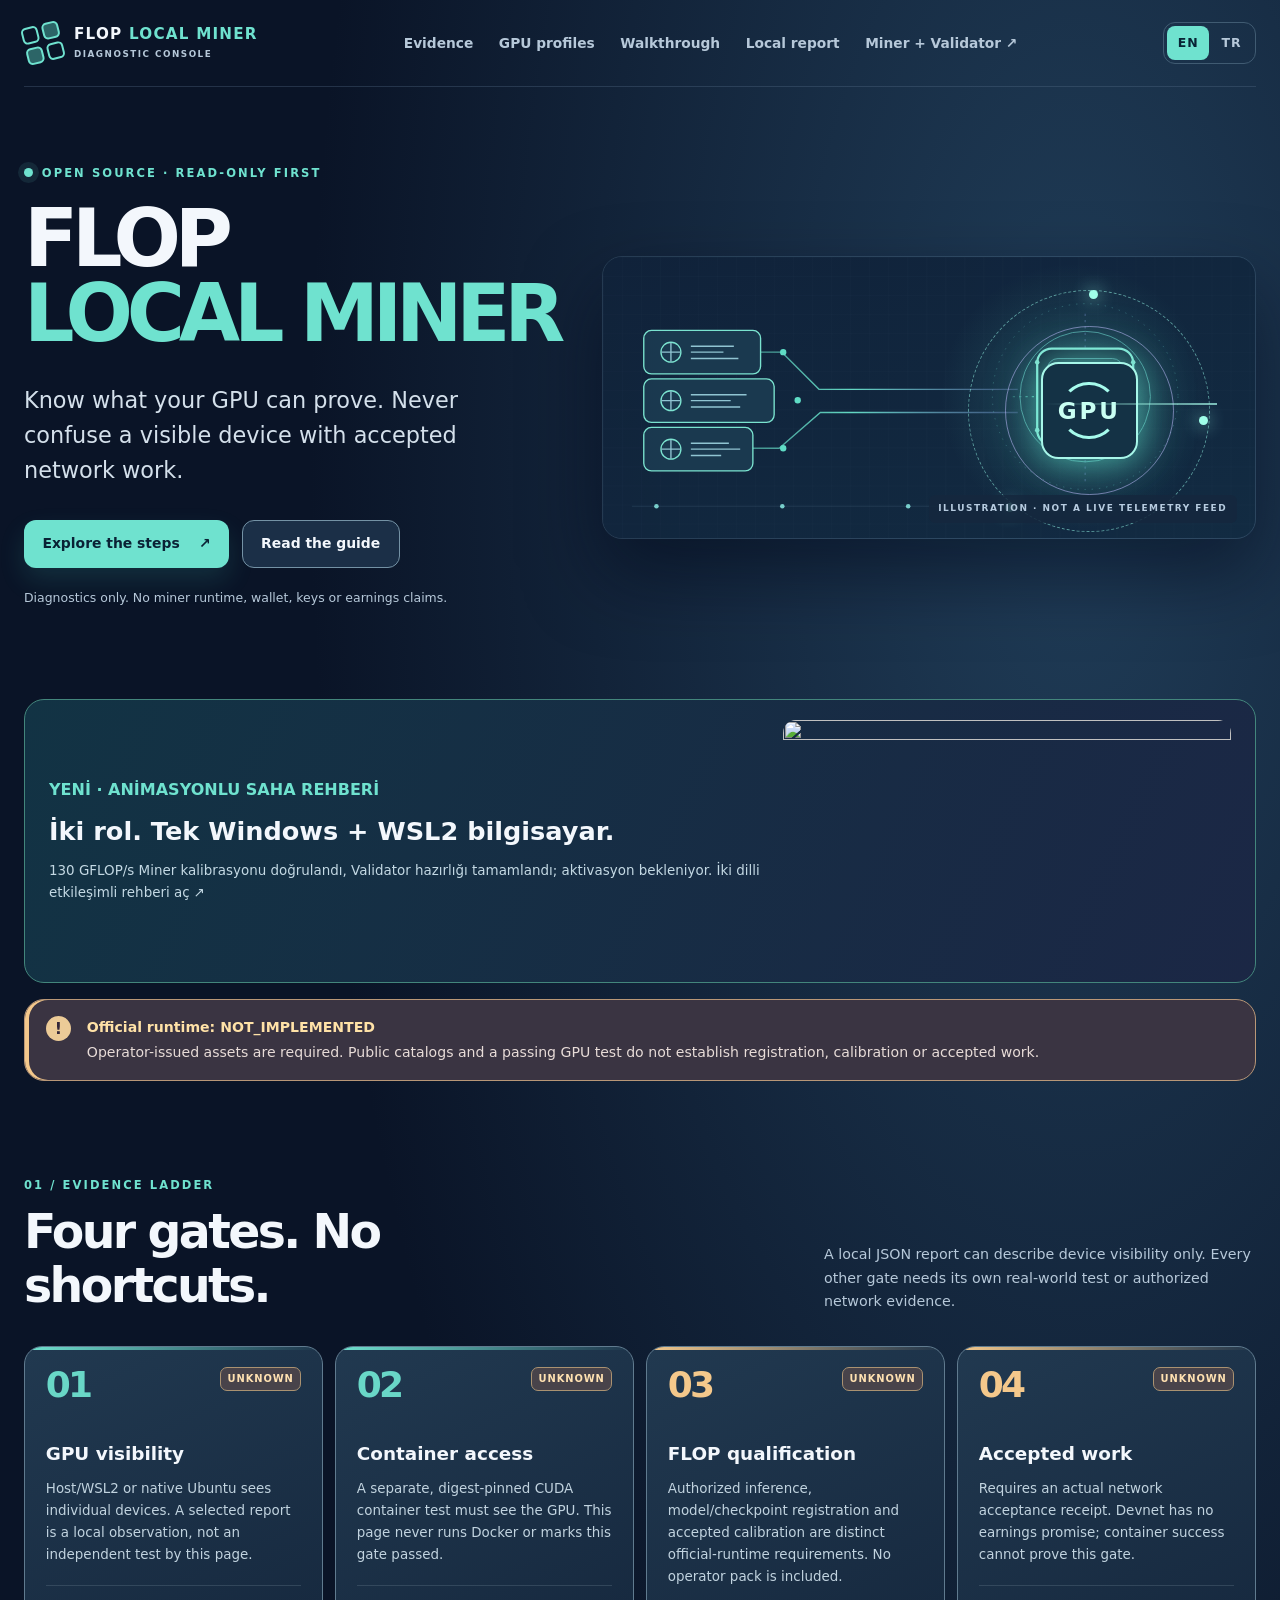
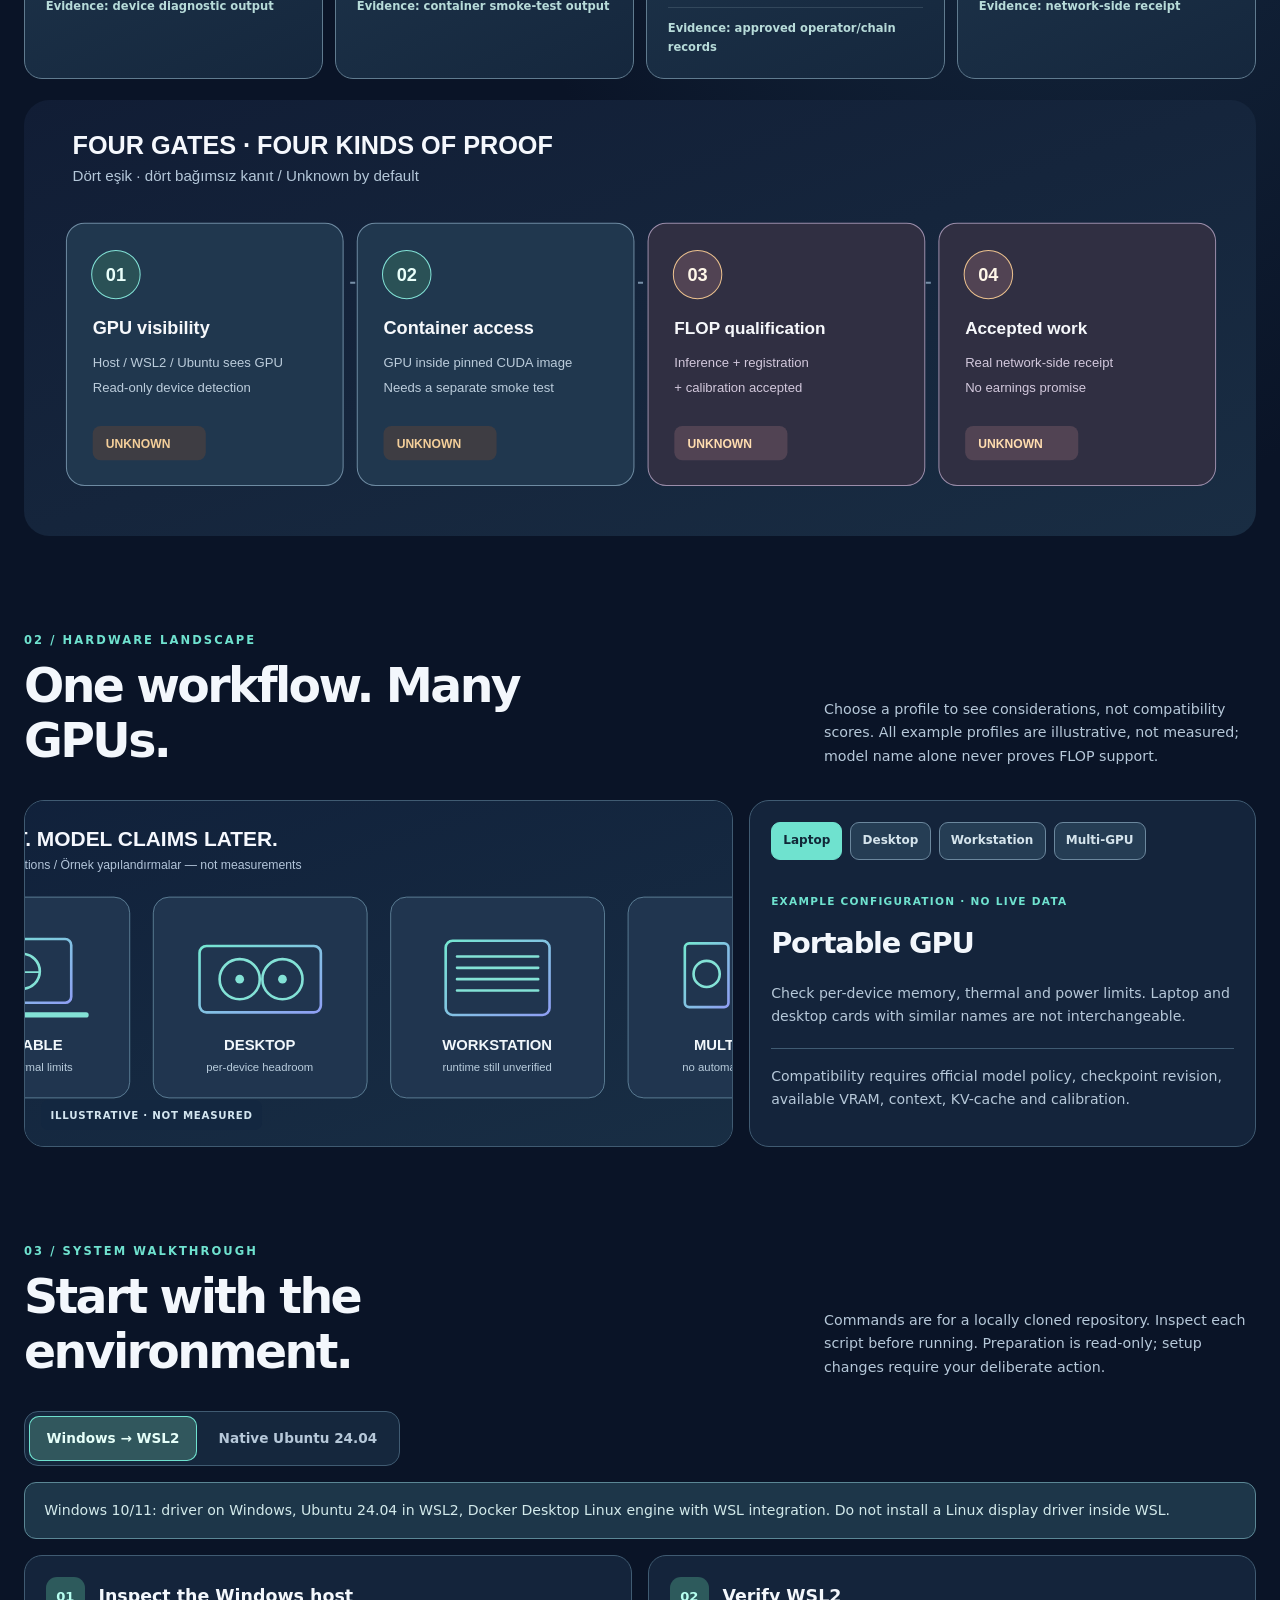
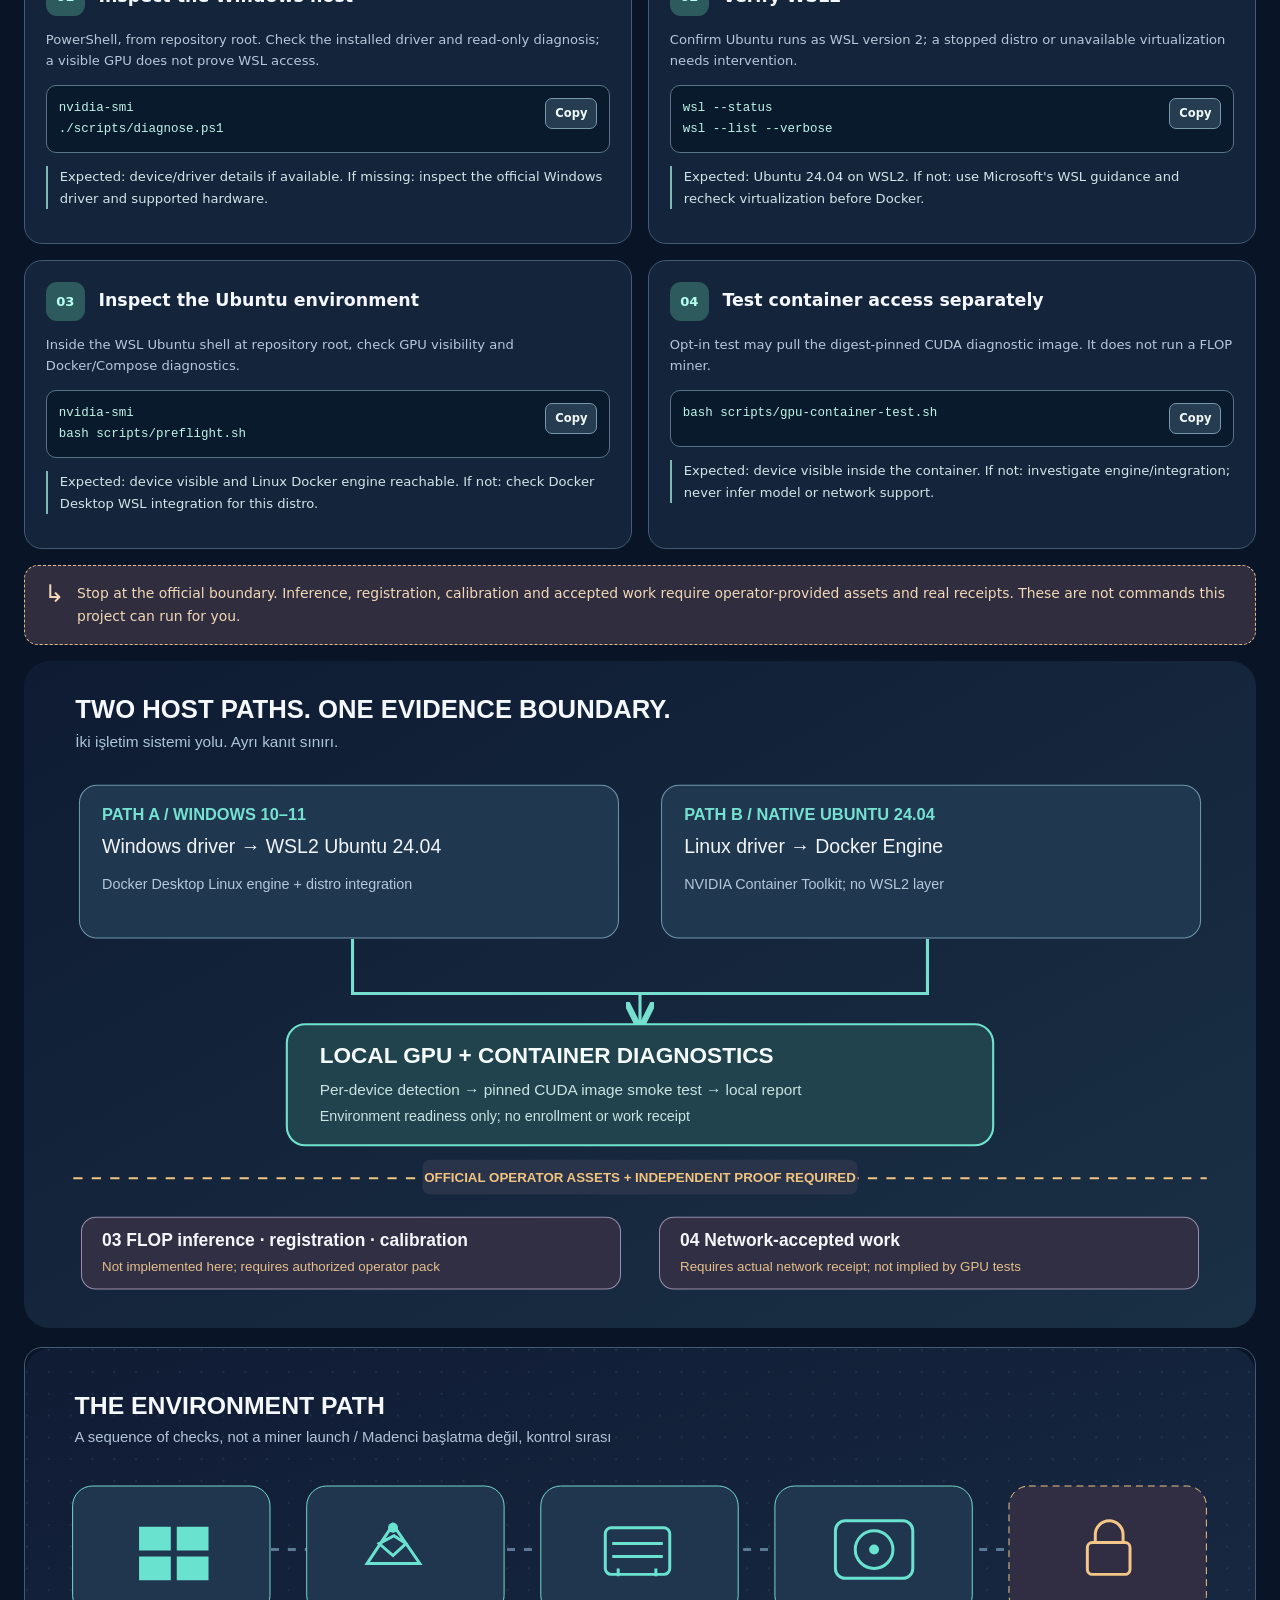
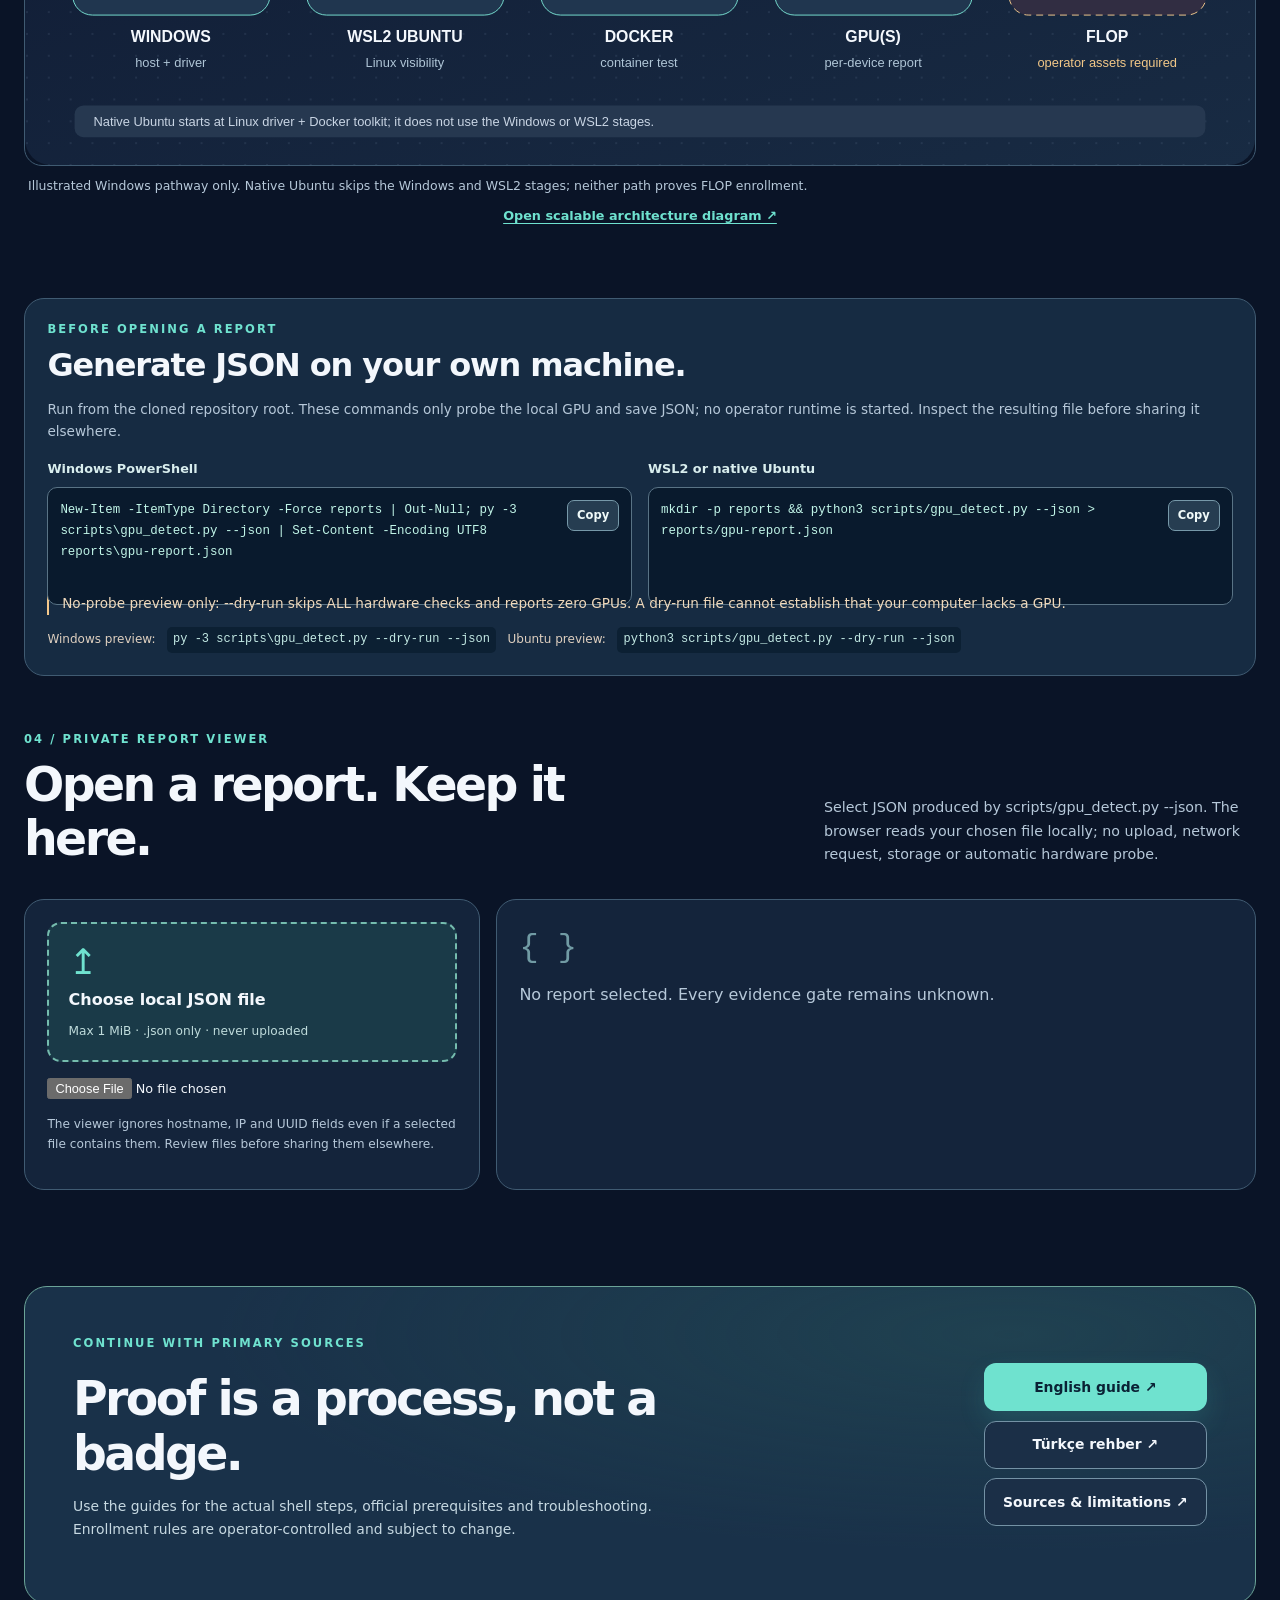
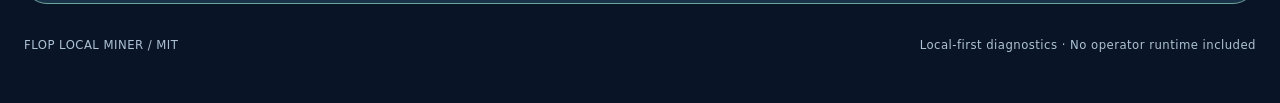
==== commit 474d6528: "Integrate bilingual animated Validator journey into main navigation and CI" ====
--- a/site/index.html
+++ b/site/index.html
@@ -13,7 +13,7 @@
   <a class="skip-link" href="#main" data-en="Skip to content" data-tr="İçeriğe geç">Skip to content</a>
   <header class="topbar wrap">
     <a class="brand" href="#top" aria-label="FLOP Local Miner"><span class="brand-symbol" aria-hidden="true"><span></span><span></span><span></span><span></span></span><span>FLOP <strong>LOCAL MINER</strong><small data-en="DIAGNOSTIC CONSOLE" data-tr="TEŞHİS KONSOLU">DIAGNOSTIC CONSOLE</small></span></a>
-    <nav aria-label="Primary" class="primary-nav"><a href="#evidence" data-en="Evidence" data-tr="Kanıt">Evidence</a><a href="#profiles" data-en="GPU profiles" data-tr="GPU profilleri">GPU profiles</a><a href="#setup" data-en="Walkthrough" data-tr="Adımlar">Walkthrough</a><a href="#local-report" data-en="Local report" data-tr="Yerel rapor">Local report</a></nav>
+    <nav aria-label="Primary" class="primary-nav"><a href="#evidence" data-en="Evidence" data-tr="Kanıt">Evidence</a><a href="#profiles" data-en="GPU profiles" data-tr="GPU profilleri">GPU profiles</a><a href="#setup" data-en="Walkthrough" data-tr="Adımlar">Walkthrough</a><a href="#local-report" data-en="Local report" data-tr="Yerel rapor">Local report</a><a href="validator.html" data-en="Miner + Validator ↗" data-tr="Miner + Validator ↗">Miner + Validator ↗</a></nav>
     <div class="lang-switch" role="group" aria-label="Language / Dil"><button type="button" id="lang-en" aria-pressed="true" lang="en">EN</button><button type="button" id="lang-tr" aria-pressed="false" lang="tr">TR</button></div>
   </header>
   <main id="main">
@@ -21,7 +21,8 @@
       <div class="hero-copy"><p class="eyebrow"><span class="pulse-dot" aria-hidden="true"></span><span data-en="OPEN SOURCE · READ-ONLY FIRST" data-tr="AÇIK KAYNAK · ÖNCE SALT OKUNUR">OPEN SOURCE · READ-ONLY FIRST</span></p><h1 id="hero-title">FLOP<br><em>LOCAL MINER</em></h1><p class="hero-lede" data-en="Know what your GPU can prove. Never confuse a visible device with accepted network work." data-tr="GPU'nun neyi kanıtlayabildiğini bil. Görünen cihazı ağda kabul edilen işle karıştırma.">Know what your GPU can prove. Never confuse a visible device with accepted network work.</p><div class="hero-actions"><a class="button primary" href="#setup"><span data-en="Explore the steps" data-tr="Adımları incele">Explore the steps</span><span aria-hidden="true">↗</span></a><a class="button secondary" href="../docs/README.en.md" id="guide-link" data-en="Read the guide" data-tr="Rehberi oku">Read the guide</a></div><p class="hero-disclaimer" data-en="Diagnostics only. No miner runtime, wallet, keys or earnings claims." data-tr="Yalnızca teşhis. Madenci çalışma ortamı, cüzdan, anahtar veya gelir vaadi yok.">Diagnostics only. No miner runtime, wallet, keys or earnings claims.</p></div>
       <div class="hero-art"><img src="../assets/hero-circuit.svg" alt="" width="1440" height="620"><div class="orbital" aria-hidden="true"><div class="orbit orbit-one"></div><div class="orbit orbit-two"></div><div class="core"><span class="core-fan"></span><span class="core-label">GPU</span></div><span class="satellite satellite-one"></span><span class="satellite satellite-two"></span><span class="satellite satellite-three"></span></div><div class="hero-art-caption" data-en="ILLUSTRATION · NOT A LIVE TELEMETRY FEED" data-tr="GÖRSEL · CANLI TELEMETRİ DEĞİL">ILLUSTRATION · NOT A LIVE TELEMETRY FEED</div></div>
     </section>
-    <section class="notice wrap" aria-label="Current project status"><span class="notice-icon" aria-hidden="true">!</span><p><strong data-en="Official runtime: NOT_IMPLEMENTED" data-tr="Resmî çalışma ortamı: NOT_IMPLEMENTED">Official runtime: NOT_IMPLEMENTED</strong><span data-en="Operator-issued assets are required. Public catalogs and a passing GPU test do not establish registration, calibration or accepted work." data-tr="Operatör tarafından sağlanan dosyalar gerekir. Herkese açık kataloglar veya başarılı GPU testi kayıt, kalibrasyon ya da kabul edilen işi kanıtlamaz.">Operator-issued assets are required. Public catalogs and a passing GPU test do not establish registration, calibration or accepted work.</span></p></section>
+    <section class="wrap" aria-label="New Miner and Validator field guide" style="padding-block:2rem 1rem"><a href="validator.html" style="display:grid;grid-template-columns:minmax(0,1.6fr) minmax(180px,1fr);gap:1rem;align-items:center;background:linear-gradient(115deg,#123344,#1b2745);border:1px solid #43867c;border-radius:20px;padding:1.25rem 1.5rem;text-decoration:none"><span><strong style="display:block;color:#6fe2cf;margin-bottom:.4rem" data-en="NEW · ANIMATED FIELD GUIDE" data-tr="YENİ · ANİMASYONLU SAHA REHBERİ">YENİ · ANİMASYONLU SAHA REHBERİ</strong><span style="font-weight:800;font-size:clamp(1.1rem,2.3vw,1.6rem);display:block" data-en="Two roles. One Windows + WSL2 host." data-tr="İki rol. Tek Windows + WSL2 bilgisayar.">İki rol. Tek Windows + WSL2 bilgisayar.</span><span style="display:block;color:#c4d9e4;margin-top:.5rem;font-size:.84rem" data-en="Verified 130 GFLOP/s Miner calibration and completed Validator preparation; activation still pending. Open the bilingual interactive journey ↗" data-tr="130 GFLOP/s Miner kalibrasyonu doğrulandı, Validator hazırlığı tamamlandı; aktivasyon bekleniyor. İki dilli etkileşimli rehberi aç ↗">130 GFLOP/s Miner kalibrasyonu doğrulandı, Validator hazırlığı tamamlandı; aktivasyon bekleniyor. İki dilli etkileşimli rehberi aç ↗</span></span><img src="../assets/miner-validator-journey.svg" alt="" style="width:100%;border-radius:13px" width="520" height="280"></a></section>
+    <section class="notice wrap" aria-label="Current project status"><span class="notice-icon" aria-hidden="true">!</span><p><strong data-en="Repo runtime: NOT_INCLUDED" data-tr="Resmî çalışma ortamı repoda yok">Official runtime: NOT_IMPLEMENTED</strong><span data-en="Repository scripts do not deploy official runtimes; separate user-provided Miner chain evidence proves registration/calibration, while Validator onboarding is pending. Paid work is unverified." data-tr="Repo betikleri resmî runtime kurmaz; ayrı Miner zincir kanıtında kayıt/kalibrasyon doğrulandı, Validator aktivasyonu ise bekleniyor. Ücretli iş kanıtlanmadı.">Operator-issued assets are required. Public catalogs and a passing GPU test do not establish registration, calibration or accepted work.</span></p></section>
     <section class="section wrap" id="evidence" aria-labelledby="evidence-title"><div class="section-heading"><div><p class="eyebrow" data-en="01 / EVIDENCE LADDER" data-tr="01 / KANIT BASAMAKLARI">01 / EVIDENCE LADDER</p><h2 id="evidence-title" data-en="Four gates. No shortcuts." data-tr="Dört eşik. Kestirme yok.">Four gates. No shortcuts.</h2></div><p data-en="A local JSON report can describe device visibility only. Every other gate needs its own real-world test or authorized network evidence." data-tr="Yerel JSON raporu yalnızca cihaz görünürlüğünü tarif edebilir. Diğer her eşik kendi gerçek testini veya yetkili ağ kanıtını gerektirir.">A local JSON report can describe device visibility only. Every other gate needs its own real-world test or authorized network evidence.</p></div><div class="evidence-grid"><article class="evidence-card" id="gate-visibility"><span class="gate-number">01</span><span class="state-tag" id="visibility-state" data-en="UNKNOWN" data-tr="BİLİNMİYOR">UNKNOWN</span><h3 data-en="GPU visibility" data-tr="GPU görünürlüğü">GPU visibility</h3><p data-en="Host/WSL2 or native Ubuntu sees individual devices. A selected report is a local observation, not an independent test by this page." data-tr="Ana sistem/WSL2 veya yerel Ubuntu tekil cihazları görür. Seçilen rapor yerel bir gözlemdir; bu sayfanın bağımsız testi değildir.">Host/WSL2 or native Ubuntu sees individual devices. A selected report is a local observation, not an independent test by this page.</p><span class="gate-proof" data-en="Evidence: device diagnostic output" data-tr="Kanıt: cihaz teşhis çıktısı">Evidence: device diagnostic output</span></article><article class="evidence-card"><span class="gate-number">02</span><span class="state-tag" data-en="UNKNOWN" data-tr="BİLİNMİYOR">UNKNOWN</span><h3 data-en="Container access" data-tr="Konteyner erişimi">Container access</h3><p data-en="A separate, digest-pinned CUDA container test must see the GPU. This page never runs Docker or marks this gate passed." data-tr="Ayrı ve özete sabitlenmiş CUDA konteyner testi GPU'yu görmelidir. Bu sayfa Docker çalıştırmaz veya bu eşiği geçti saymaz.">A separate, digest-pinned CUDA container test must see the GPU. This page never runs Docker or marks this gate passed.</p><span class="gate-proof" data-en="Evidence: container smoke-test output" data-tr="Kanıt: konteyner deneme testi çıktısı">Evidence: container smoke-test output</span></article><article class="evidence-card restricted"><span class="gate-number">03</span><span class="state-tag" data-en="UNKNOWN" data-tr="BİLİNMİYOR">UNKNOWN</span><h3 data-en="FLOP qualification" data-tr="FLOP yeterliliği">FLOP qualification</h3><p data-en="Authorized inference, model/checkpoint registration and accepted calibration are distinct official-runtime requirements. No operator pack is included." data-tr="Yetkili çıkarım, model/checkpoint kaydı ve kabul edilmiş kalibrasyon resmî çalışma ortamının ayrı gereksinimleridir. Operatör paketi dahil değildir.">Authorized inference, model/checkpoint registration and accepted calibration are distinct official-runtime requirements. No operator pack is included.</p><span class="gate-proof" data-en="Evidence: approved operator/chain records" data-tr="Kanıt: onaylı operatör/zincir kayıtları">Evidence: approved operator/chain records</span></article><article class="evidence-card restricted"><span class="gate-number">04</span><span class="state-tag" data-en="UNKNOWN" data-tr="BİLİNMİYOR">UNKNOWN</span><h3 data-en="Accepted work" data-tr="Kabul edilen iş">Accepted work</h3><p data-en="Requires an actual network acceptance receipt. Devnet has no earnings promise; container success cannot prove this gate." data-tr="Gerçek bir ağ kabul makbuzu gerekir. Devnet gelir vaadi içermez; konteyner başarısı bu eşiği kanıtlamaz.">Requires an actual network acceptance receipt. Devnet has no earnings promise; container success cannot prove this gate.</p><span class="gate-proof" data-en="Evidence: network-side receipt" data-tr="Kanıt: ağ tarafı makbuz">Evidence: network-side receipt</span></article></div><div class="art-strip"><img loading="lazy" src="../assets/status-stages.svg" width="1220" height="432" alt="Four independent stages, all initially unknown"></div></section>
     <section class="section wrap" id="profiles" aria-labelledby="profile-title"><div class="section-heading"><div><p class="eyebrow" data-en="02 / HARDWARE LANDSCAPE" data-tr="02 / DONANIM GÖRÜNÜMÜ">02 / HARDWARE LANDSCAPE</p><h2 id="profile-title" data-en="One workflow. Many GPUs." data-tr="Tek akış. Çok GPU.">One workflow. Many GPUs.</h2></div><p data-en="Choose a profile to see considerations, not compatibility scores. All example profiles are illustrative, not measured; model name alone never proves FLOP support." data-tr="Uyumluluk puanı değil, dikkat edilmesi gerekenleri görmek için profil seç. Tüm örnek profiller temsili, ölçülmüş değil; model adı tek başına FLOP desteğini kanıtlamaz.">Choose a profile to see considerations, not compatibility scores. All example profiles are illustrative, not measured; model name alone never proves FLOP support.</p></div><div class="profile-layout"><div class="profile-visual"><img src="../assets/gpu-family.svg" width="1140" height="395" alt="" loading="lazy"><span class="illustrative-tag" data-en="ILLUSTRATIVE · NOT MEASURED" data-tr="TEMSİLİ · ÖLÇÜLMEDİ">ILLUSTRATIVE · NOT MEASURED</span></div><div class="profile-console"><div class="profile-tabs" role="group" aria-label="Illustrative GPU profiles"><button type="button" class="profile-choice is-selected" data-profile="portable" aria-pressed="true" data-en="Laptop" data-tr="Dizüstü">Laptop</button><button type="button" class="profile-choice" data-profile="desktop" aria-pressed="false" data-en="Desktop" data-tr="Masaüstü">Desktop</button><button type="button" class="profile-choice" data-profile="workstation" aria-pressed="false" data-en="Workstation" data-tr="İş istasyonu">Workstation</button><button type="button" class="profile-choice" data-profile="multi" aria-pressed="false" data-en="Multi-GPU" data-tr="Çoklu GPU">Multi-GPU</button></div><div class="profile-details" aria-live="polite" aria-atomic="true"><p class="detail-kicker" data-en="EXAMPLE CONFIGURATION · NO LIVE DATA" data-tr="ÖRNEK YAPILANDIRMA · CANLI VERİ YOK">EXAMPLE CONFIGURATION · NO LIVE DATA</p><h3 id="profile-heading">Portable GPU</h3><p id="profile-description">Check per-device memory, thermal and power limits. Laptop and desktop cards with similar names are not interchangeable.</p><p class="detail-reminder" data-en="Compatibility requires official model policy, checkpoint revision, available VRAM, context, KV-cache and calibration." data-tr="Uyumluluk için resmî model politikası, checkpoint sürümü, kullanılabilir VRAM, bağlam, KV-cache ve kalibrasyon gerekir.">Compatibility requires official model policy, checkpoint revision, available VRAM, context, KV-cache and calibration.</p></div></div></div></section>
     <section class="section wrap" id="setup" aria-labelledby="setup-title"><div class="section-heading"><div><p class="eyebrow" data-en="03 / SYSTEM WALKTHROUGH" data-tr="03 / SİSTEM ADIMLARI">03 / SYSTEM WALKTHROUGH</p><h2 id="setup-title" data-en="Start with the environment." data-tr="Önce ortamı hazırla.">Start with the environment.</h2></div><p data-en="Commands are for a locally cloned repository. Inspect each script before running. Preparation is read-only; setup changes require your deliberate action." data-tr="Komutlar yerelde klonlanmış depo içindir. Çalıştırmadan önce her betiği incele. Hazırlık salt okunurdur; kurulum değişiklikleri bilinçli onayını gerektirir.">Commands are for a locally cloned repository. Inspect each script before running. Preparation is read-only; setup changes require your deliberate action.</p></div><div class="path-switch" role="tablist" aria-label="Operating system path"><button type="button" id="tab-windows" role="tab" aria-selected="true" aria-controls="path-windows" tabindex="0" data-en="Windows → WSL2" data-tr="Windows → WSL2">Windows → WSL2</button><button type="button" id="tab-ubuntu" role="tab" aria-selected="false" aria-controls="path-ubuntu" tabindex="-1" data-en="Native Ubuntu 24.04" data-tr="Yerel Ubuntu 24.04">Native Ubuntu 24.04</button></div><div class="path-panel" id="path-windows" role="tabpanel" aria-labelledby="tab-windows" tabindex="0"><div class="path-note" data-en="Windows 10/11: driver on Windows, Ubuntu 24.04 in WSL2, Docker Desktop Linux engine with WSL integration. Do not install a Linux display driver inside WSL." data-tr="Windows 10/11: sürücü Windows'ta, Ubuntu 24.04 WSL2 içinde, Docker Desktop Linux engine ve WSL entegrasyonu. WSL içine Linux ekran sürücüsü kurma.">Windows 10/11: driver on Windows, Ubuntu 24.04 in WSL2, Docker Desktop Linux engine with WSL integration. Do not install a Linux display driver inside WSL.</div><ol class="steps"><li><div class="step-top"><span class="step-index">01</span><h3 data-en="Inspect the Windows host" data-tr="Windows ana sistemini incele">Inspect the Windows host</h3></div><p data-en="PowerShell, from repository root. Check the installed driver and read-only diagnosis; a visible GPU does not prove WSL access." data-tr="Depo kökünden PowerShell. Kurulu sürücüyü ve salt okunur teşhisi kontrol et; görünen GPU WSL erişimini kanıtlamaz.">PowerShell, from repository root. Check the installed driver and read-only diagnosis; a visible GPU does not prove WSL access.</p><div class="command"><code>nvidia-smi<br>./scripts/diagnose.ps1</code><button type="button" class="copy" aria-label="Copy Windows host commands" data-en="Copy" data-tr="Kopyala">Copy</button></div><p class="step-hint" data-en="Expected: device/driver details if available. If missing: inspect the official Windows driver and supported hardware." data-tr="Beklenen: varsa cihaz/sürücü ayrıntıları. Eksikse: resmî Windows sürücüsünü ve desteklenen donanımı incele.">Expected: device/driver details if available. If missing: inspect the official Windows driver and supported hardware.</p></li><li><div class="step-top"><span class="step-index">02</span><h3 data-en="Verify WSL2" data-tr="WSL2'yi doğrula">Verify WSL2</h3></div><p data-en="Confirm Ubuntu runs as WSL version 2; a stopped distro or unavailable virtualization needs intervention." data-tr="Ubuntu'nun WSL sürüm 2 ile çalıştığını doğrula; durmuş dağıtım veya kullanılamayan sanallaştırma müdahale gerektirir.">Confirm Ubuntu runs as WSL version 2; a stopped distro or unavailable virtualization needs intervention.</p><div class="command"><code>wsl --status<br>wsl --list --verbose</code><button type="button" class="copy" aria-label="Copy WSL commands" data-en="Copy" data-tr="Kopyala">Copy</button></div><p class="step-hint" data-en="Expected: Ubuntu 24.04 on WSL2. If not: use Microsoft's WSL guidance and recheck virtualization before Docker." data-tr="Beklenen: WSL2 üzerinde Ubuntu 24.04. Değilse: Docker'dan önce Microsoft WSL rehberini izle ve sanallaştırmayı yeniden kontrol et.">Expected: Ubuntu 24.04 on WSL2. If not: use Microsoft's WSL guidance and recheck virtualization before Docker.</p></li><li><div class="step-top"><span class="step-index">03</span><h3 data-en="Inspect the Ubuntu environment" data-tr="Ubuntu ortamını incele">Inspect the Ubuntu environment</h3></div><p data-en="Inside the WSL Ubuntu shell at repository root, check GPU visibility and Docker/Compose diagnostics." data-tr="Depo kökünde WSL Ubuntu kabuğunda GPU görünürlüğünü ve Docker/Compose teşhisini kontrol et.">Inside the WSL Ubuntu shell at repository root, check GPU visibility and Docker/Compose diagnostics.</p><div class="command"><code>nvidia-smi<br>bash scripts/preflight.sh</code><button type="button" class="copy" aria-label="Copy WSL preflight commands" data-en="Copy" data-tr="Kopyala">Copy</button></div><p class="step-hint" data-en="Expected: device visible and Linux Docker engine reachable. If not: check Docker Desktop WSL integration for this distro." data-tr="Beklenen: cihaz görünür ve Linux Docker engine erişilebilir. Değilse: bu dağıtım için Docker Desktop WSL entegrasyonunu kontrol et.">Expected: device visible and Linux Docker engine reachable. If not: check Docker Desktop WSL integration for this distro.</p></li><li><div class="step-top"><span class="step-index">04</span><h3 data-en="Test container access separately" data-tr="Konteyner erişimini ayrıca test et">Test container access separately</h3></div><p data-en="Opt-in test may pull the digest-pinned CUDA diagnostic image. It does not run a FLOP miner." data-tr="İsteğe bağlı test özete sabitlenmiş CUDA teşhis imajını indirebilir. FLOP madencisini çalıştırmaz.">Opt-in test may pull the digest-pinned CUDA diagnostic image. It does not run a FLOP miner.</p><div class="command"><code>bash scripts/gpu-container-test.sh</code><button type="button" class="copy" aria-label="Copy GPU container test command" data-en="Copy" data-tr="Kopyala">Copy</button></div><p class="step-hint" data-en="Expected: device visible inside the container. If not: investigate engine/integration; never infer model or network support." data-tr="Beklenen: cihaz konteyner içinde görünür. Değilse: engine/entegrasyonu araştır; model veya ağ desteği çıkarımı yapma.">Expected: device visible inside the container. If not: investigate engine/integration; never infer model or network support.</p></li></ol></div><div class="path-panel" id="path-ubuntu" role="tabpanel" aria-labelledby="tab-ubuntu" tabindex="0" hidden><div class="path-note" data-en="Native Ubuntu 24.04 uses a Linux driver, Docker Engine and NVIDIA Container Toolkit. It does not require Windows, WSL2 or Docker Desktop." data-tr="Yerel Ubuntu 24.04 Linux sürücüsü, Docker Engine ve NVIDIA Container Toolkit kullanır. Windows, WSL2 veya Docker Desktop gerektirmez.">Native Ubuntu 24.04 uses a Linux driver, Docker Engine and NVIDIA Container Toolkit. It does not require Windows, WSL2 or Docker Desktop.</div><ol class="steps"><li><div class="step-top"><span class="step-index">01</span><h3 data-en="Inspect the native GPU" data-tr="Yerel GPU'yu incele">Inspect the native GPU</h3></div><p data-en="At repository root, see whether the host has a working Linux GPU driver." data-tr="Depo kökünde ana sistemin çalışan Linux GPU sürücüsü olup olmadığını kontrol et.">At repository root, see whether the host has a working Linux GPU driver.</p><div class="command"><code>nvidia-smi<br>bash scripts/preflight.sh</code><button type="button" class="copy" aria-label="Copy Ubuntu preflight commands" data-en="Copy" data-tr="Kopyala">Copy</button></div><p class="step-hint" data-en="Expected: device and driver details. If not: consult Ubuntu and vendor installation instructions before container checks." data-tr="Beklenen: cihaz ve sürücü ayrıntıları. Yoksa: konteyner kontrolünden önce Ubuntu ve üretici kurulum yönergelerini incele.">Expected: device and driver details. If not: consult Ubuntu and vendor installation instructions before container checks.</p></li><li><div class="step-top"><span class="step-index">02</span><h3 data-en="Check Docker Engine" data-tr="Docker Engine'i kontrol et">Check Docker Engine</h3></div><p data-en="Native Ubuntu needs a running Linux Docker daemon, Compose and the NVIDIA Container Toolkit." data-tr="Yerel Ubuntu çalışan Linux Docker daemon'u, Compose ve NVIDIA Container Toolkit gerektirir.">Native Ubuntu needs a running Linux Docker daemon, Compose and the NVIDIA Container Toolkit.</p><div class="command"><code>docker info<br>docker compose version</code><button type="button" class="copy" aria-label="Copy Docker diagnostic commands" data-en="Copy" data-tr="Kopyala">Copy</button></div><p class="step-hint" data-en="Expected: engine reachable. If not: use official Docker and NVIDIA Container Toolkit setup guides; do not paste unaudited installers." data-tr="Beklenen: engine erişilebilir. Değilse: resmî Docker ve NVIDIA Container Toolkit kurulum rehberlerini kullan; incelenmemiş kurulum betiklerini yapıştırma.">Expected: engine reachable. If not: use official Docker and NVIDIA Container Toolkit setup guides; do not paste unaudited installers.</p></li><li><div class="step-top"><span class="step-index">03</span><h3 data-en="Check the container boundary" data-tr="Konteyner sınırını kontrol et">Check the container boundary</h3></div><p data-en="Opt-in digest-pinned image test may download an image; a success applies to this container check only." data-tr="İsteğe bağlı özete sabitlenmiş imaj testi bir imaj indirebilir; başarı yalnızca bu konteyner kontrolü içindir.">Opt-in digest-pinned image test may download an image; a success applies to this container check only.</p><div class="command"><code>bash scripts/gpu-container-test.sh</code><button type="button" class="copy" aria-label="Copy Ubuntu container test command" data-en="Copy" data-tr="Kopyala">Copy</button></div><p class="step-hint" data-en="Expected: GPU visible in the diagnostic container. If not: check the container toolkit configuration." data-tr="Beklenen: teşhis konteynerinde GPU görünür. Değilse: container toolkit yapılandırmasını kontrol et.">Expected: GPU visible in the diagnostic container. If not: check the container toolkit configuration.</p></li></ol></div><div class="boundary-note"><span aria-hidden="true">↳</span><p data-en="Stop at the official boundary. Inference, registration, calibration and accepted work require operator-provided assets and real receipts. These are not commands this project can run for you." data-tr="Resmî sınırda dur. Çıkarım, kayıt, kalibrasyon ve kabul edilen iş, operatör dosyaları ve gerçek makbuzlar gerektirir. Bu proje bu işlemleri sizin adınıza çalıştıramaz.">Stop at the official boundary. Inference, registration, calibration and accepted work require operator-provided assets and real receipts. These are not commands this project can run for you.</p></div><img class="wide-art" loading="lazy" src="../assets/architecture.svg" width="1200" height="650" alt="Two host paths converge on local diagnostics; an official operator boundary separates them from FLOP and accepted work"></section>
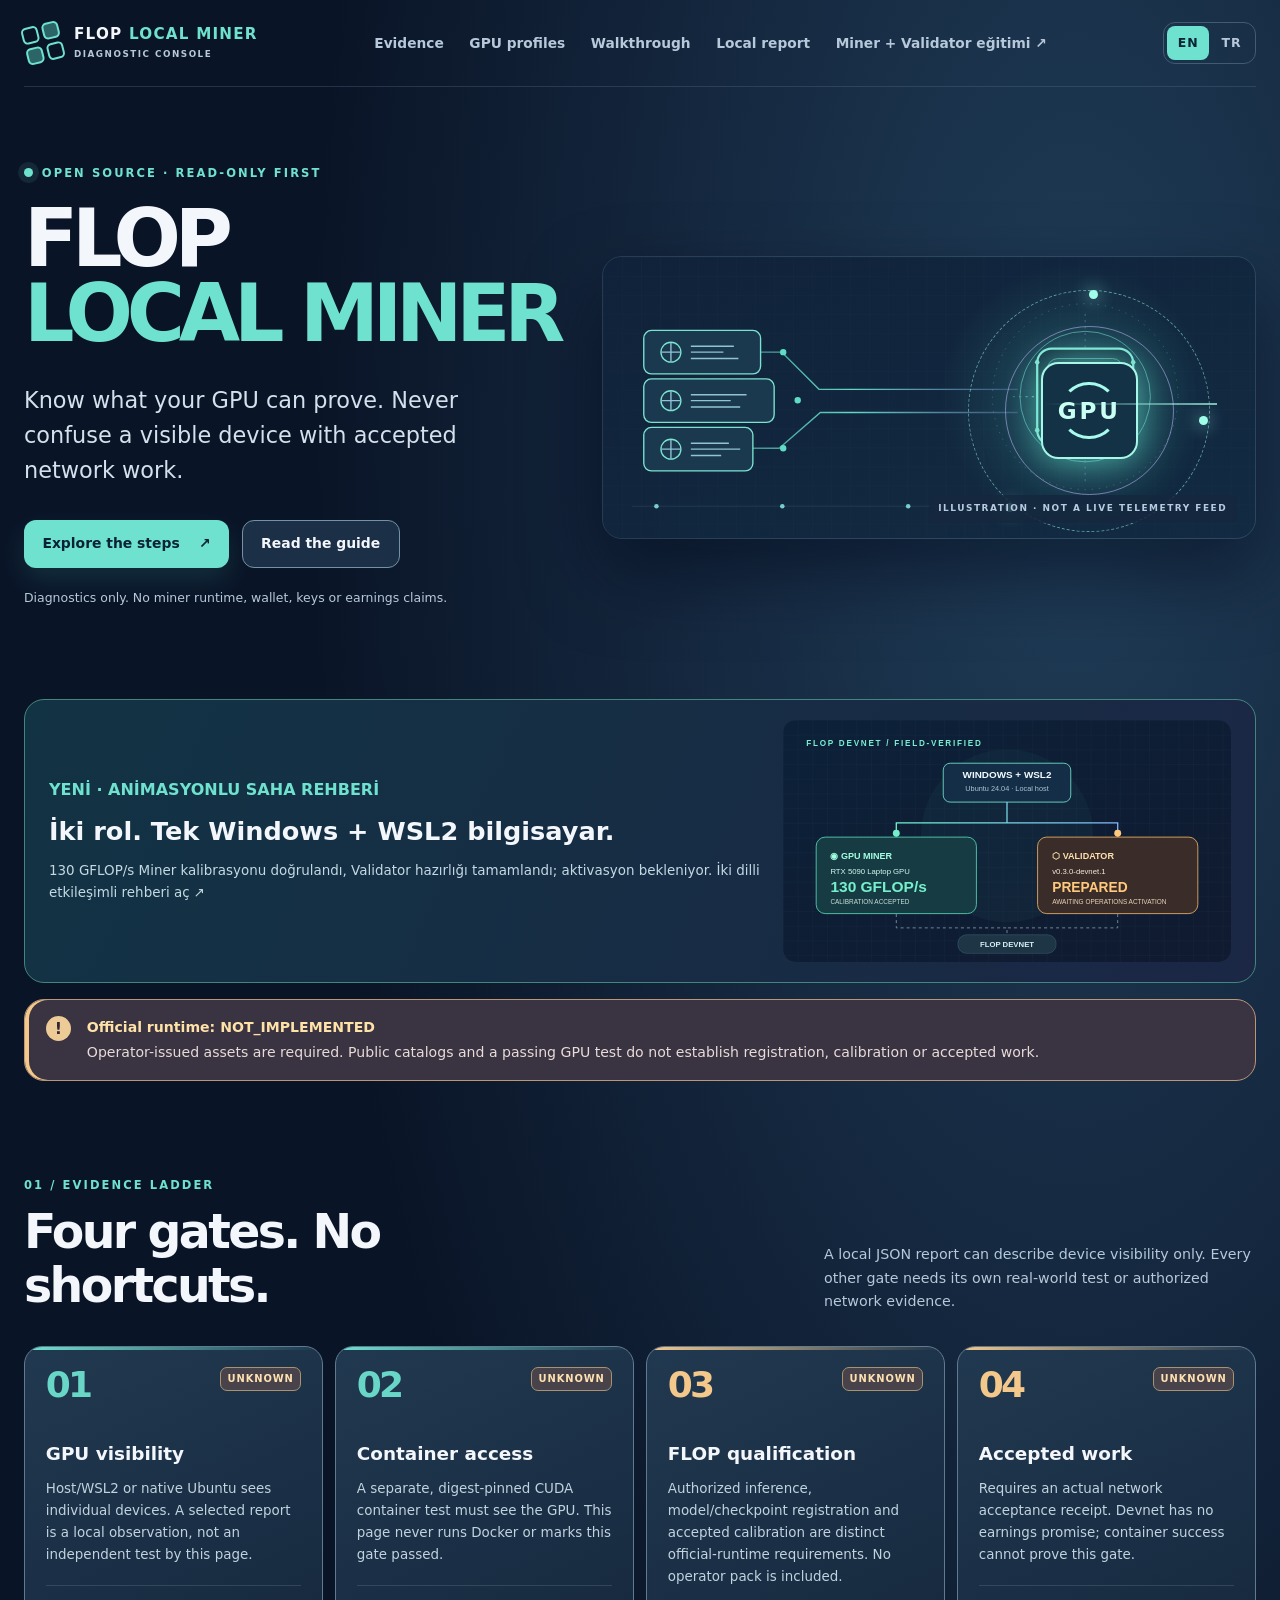
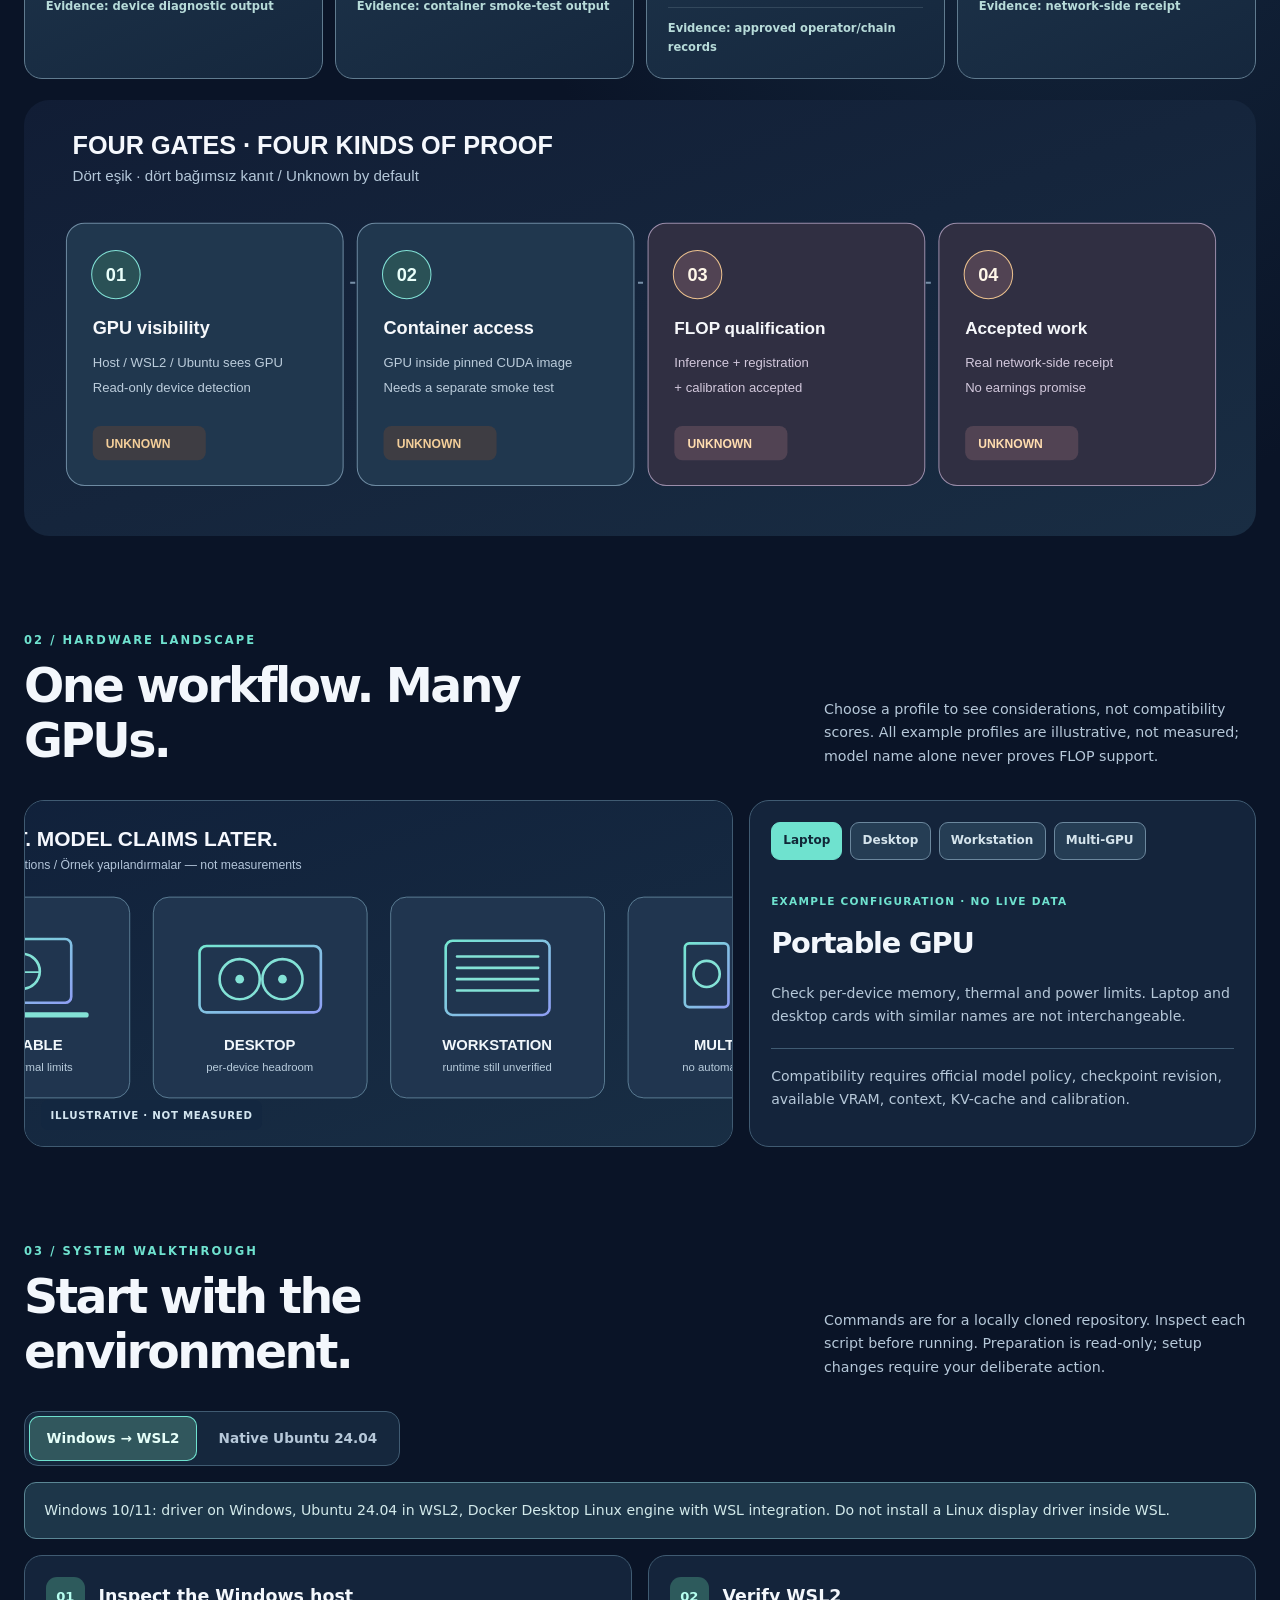
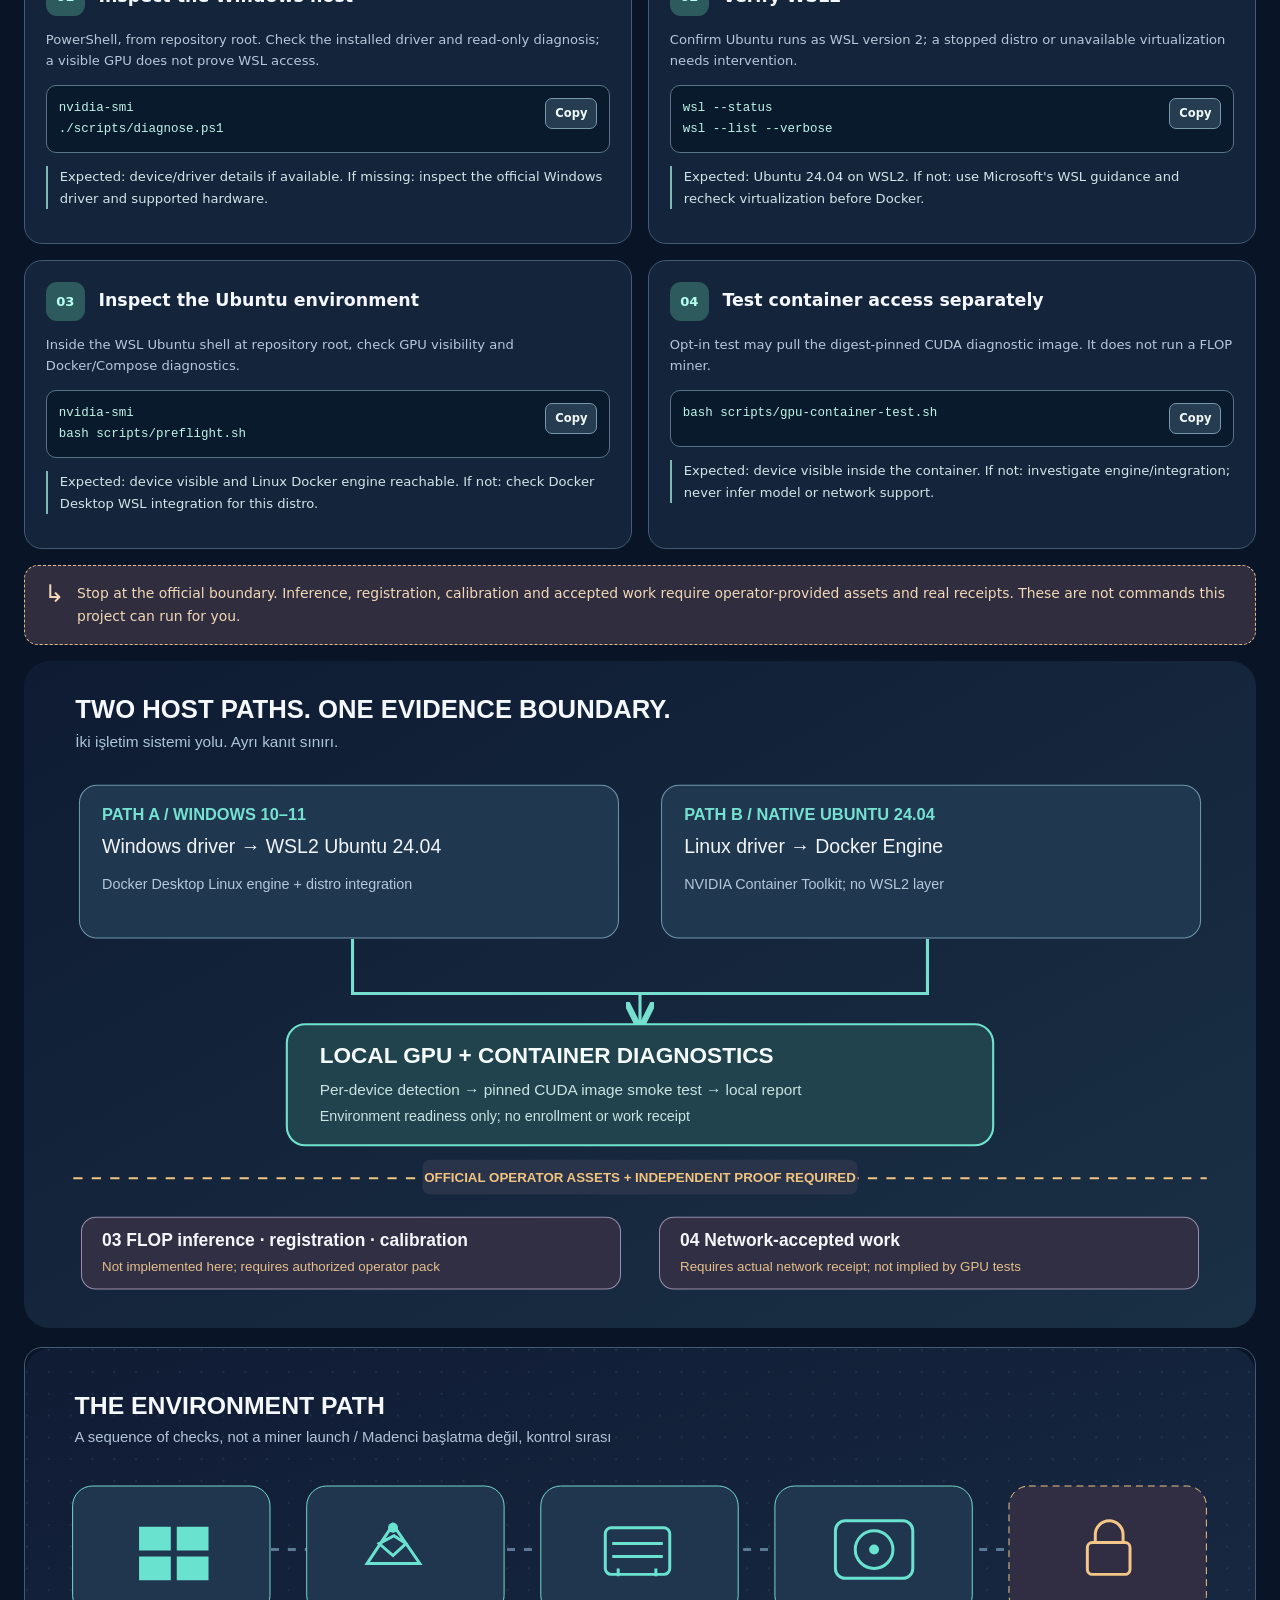
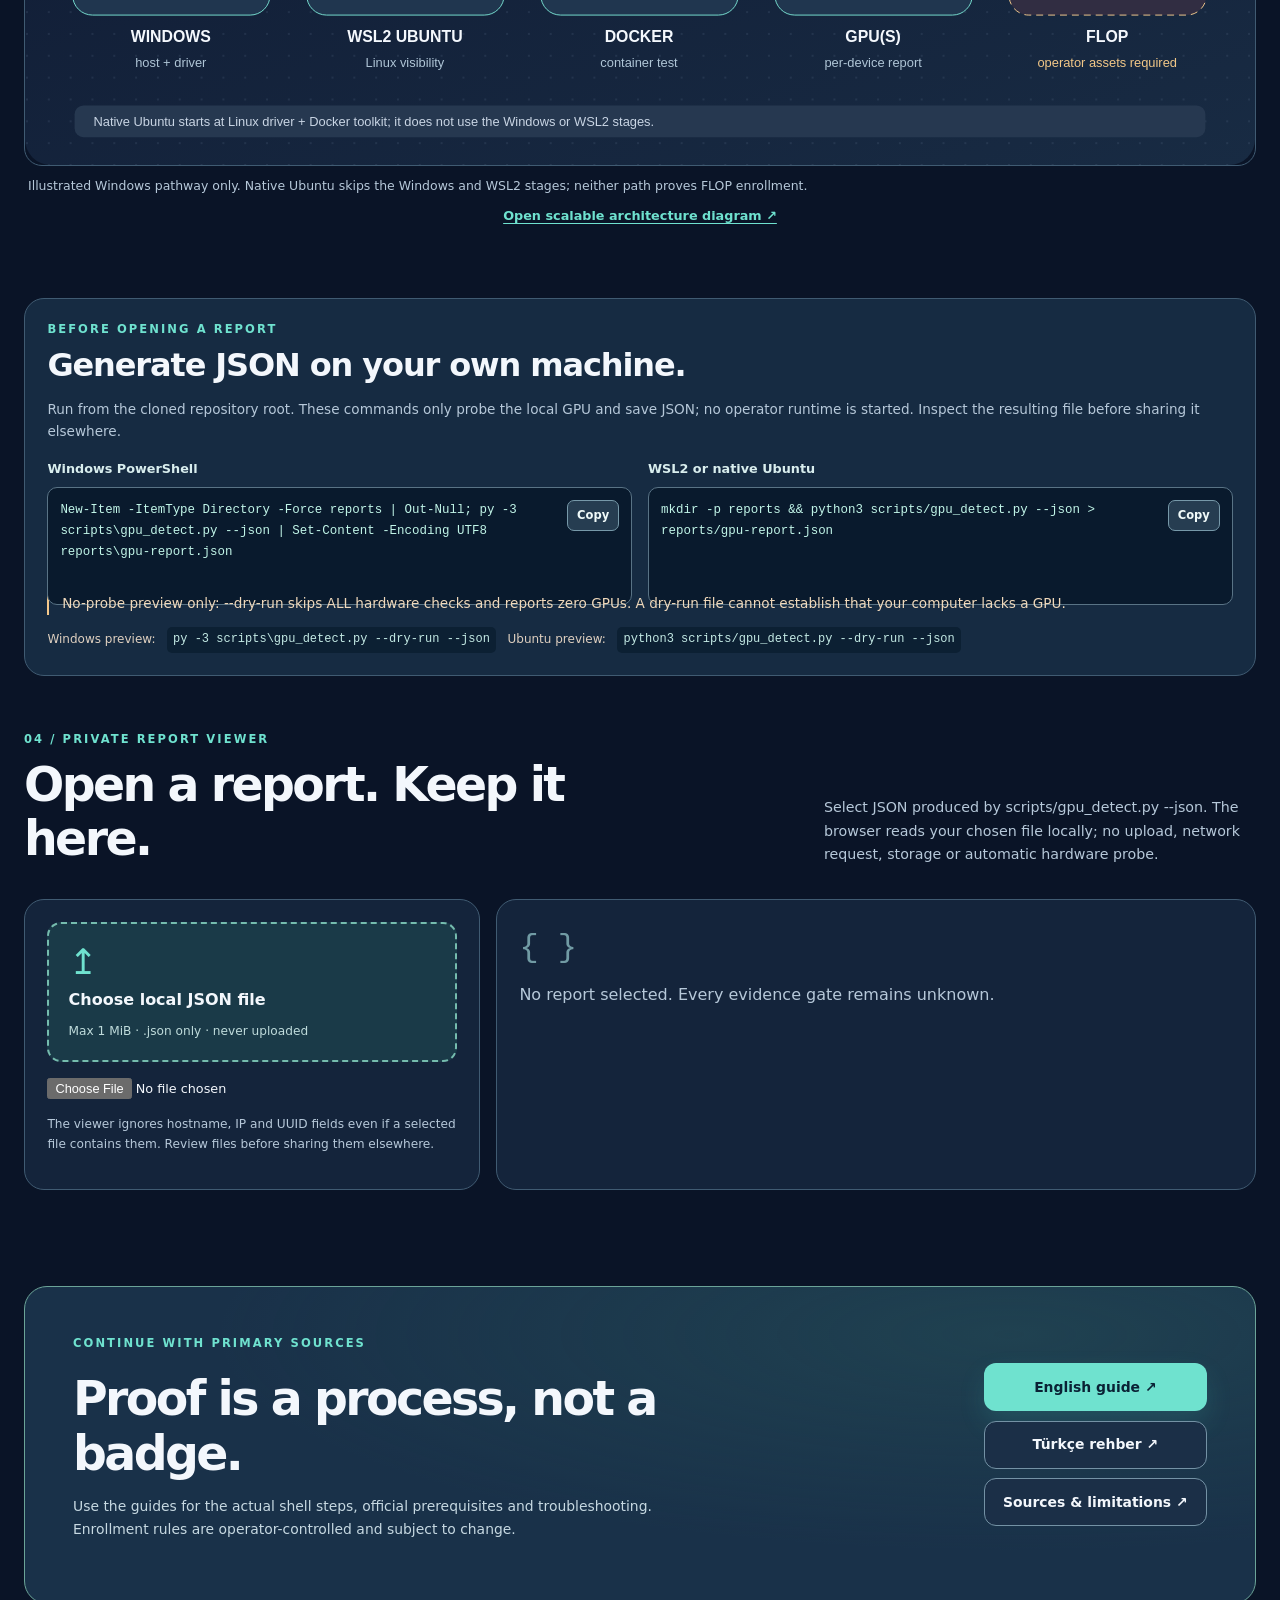
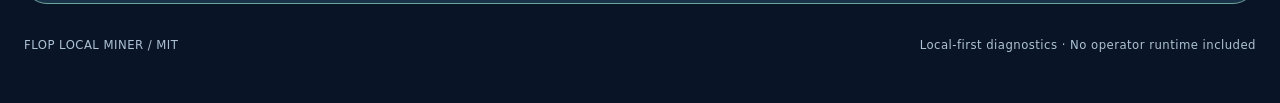
==== commit c0970cb1: "Reframe homepage and interactive journey as practical education" ====
--- a/site/index.html
+++ b/site/index.html
@@ -13,7 +13,7 @@
   <a class="skip-link" href="#main" data-en="Skip to content" data-tr="İçeriğe geç">Skip to content</a>
   <header class="topbar wrap">
     <a class="brand" href="#top" aria-label="FLOP Local Miner"><span class="brand-symbol" aria-hidden="true"><span></span><span></span><span></span><span></span></span><span>FLOP <strong>LOCAL MINER</strong><small data-en="DIAGNOSTIC CONSOLE" data-tr="TEŞHİS KONSOLU">DIAGNOSTIC CONSOLE</small></span></a>
-    <nav aria-label="Primary" class="primary-nav"><a href="#evidence" data-en="Evidence" data-tr="Kanıt">Evidence</a><a href="#profiles" data-en="GPU profiles" data-tr="GPU profilleri">GPU profiles</a><a href="#setup" data-en="Walkthrough" data-tr="Adımlar">Walkthrough</a><a href="#local-report" data-en="Local report" data-tr="Yerel rapor">Local report</a><a href="validator.html" data-en="Miner + Validator ↗" data-tr="Miner + Validator ↗">Miner + Validator ↗</a></nav>
+    <nav aria-label="Primary" class="primary-nav"><a href="#evidence" data-en="Evidence" data-tr="Kanıt">Evidence</a><a href="#profiles" data-en="GPU profiles" data-tr="GPU profilleri">GPU profiles</a><a href="#setup" data-en="Walkthrough" data-tr="Adımlar">Walkthrough</a><a href="#local-report" data-en="Local report" data-tr="Yerel rapor">Local report</a><a href="validator.html" data-en="Learn Miner + Validator ↗" data-tr="Miner + Validator eğitimi ↗">Miner + Validator eğitimi ↗</a></nav>
     <div class="lang-switch" role="group" aria-label="Language / Dil"><button type="button" id="lang-en" aria-pressed="true" lang="en">EN</button><button type="button" id="lang-tr" aria-pressed="false" lang="tr">TR</button></div>
   </header>
   <main id="main">
